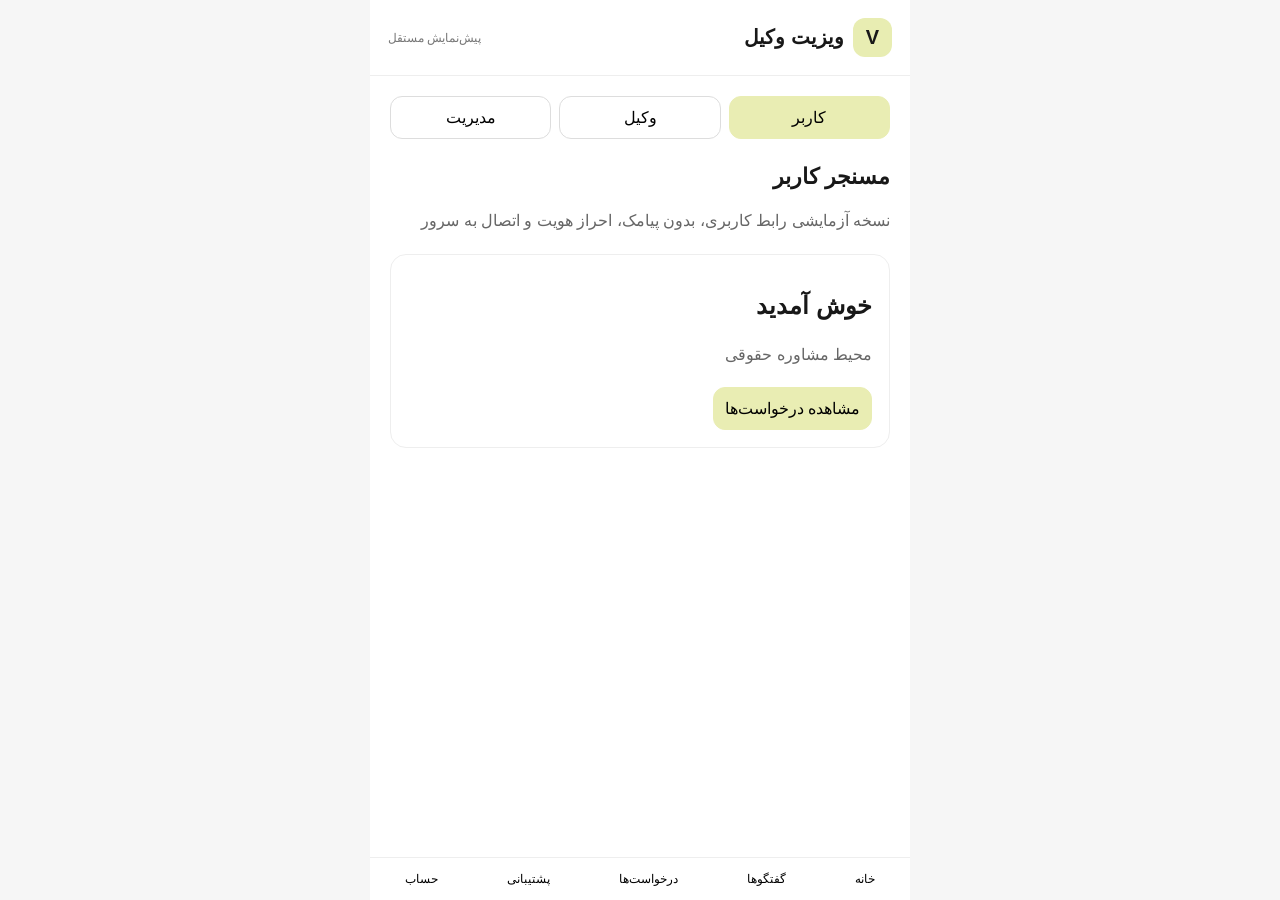
==== index.html @ 51baabeb "Publish independent interactive static UI preview" ====
<!doctype html><html lang="fa" dir="rtl"><head><meta charset="utf-8"><meta name="viewport" content="width=device-width,initial-scale=1"><title>ویزیت وکیل | پیش‌نمایش</title><style>*{box-sizing:border-box}body{margin:0;background:#f6f6f6;color:#181818;font-family:Tahoma,Arial,sans-serif}.app{max-width:540px;margin:auto;min-height:100dvh;background:white;display:flex;flex-direction:column}.head{padding:18px;border-bottom:1px solid #eee;display:flex;justify-content:space-between;align-items:center}.brand{font-weight:800;font-size:20px}.mark{display:inline-block;background:#e8edb2;border-radius:12px;padding:8px 13px;margin-left:9px}.muted{font-size:12px;color:#777}main{padding:20px;flex:1}h1{font-size:22px;margin-top:25px}p{line-height:1.9;color:#666}.tabs{display:flex;gap:8px}.tabs button,.btn{font:inherit;border:1px solid #ddd;border-radius:12px;background:#fff;padding:11px;cursor:pointer}.tabs button{flex:1}.tabs button.active,.btn.primary{background:#e9edb3;border-color:#e9edb3}.card{border:1px solid #eee;border-radius:16px;padding:17px;margin-top:18px}.row{display:flex;justify-content:space-between;gap:10px;align-items:center;border-bottom:1px solid #eee;padding:14px 0;cursor:pointer}.row:last-child{border:0}.pill{font-size:12px;background:#f2f2f2;padding:6px 9px;border-radius:20px}.bottom{display:flex;justify-content:space-around;border-top:1px solid #eee;padding:13px 0;position:sticky;bottom:0;background:white}.bottom button{font:inherit;border:0;background:none;cursor:pointer;font-size:12px}.msg{padding:12px;background:#f3f3f3;border-radius:13px;margin:10px 0}.msg.mine{background:#eaf0bc;margin-right:12%}.composer{display:flex;gap:8px;margin-top:16px}input{width:100%;padding:12px;border:1px solid #ddd;border-radius:10px;font:inherit}.hidden{display:none}</style></head><body><div class="app"><header class="head"><div class="brand"><span class="mark">V</span>ویزیت وکیل</div><span class="muted">پیش‌نمایش مستقل</span></header><main><div class="tabs"><button class="active" onclick="mode('client',this)">کاربر</button><button onclick="mode('lawyer',this)">وکیل</button><button onclick="mode('admin',this)">مدیریت</button></div><h1 id="heading"></h1><p>نسخه آزمایشی رابط کاربری، بدون پیامک، احراز هویت و اتصال به سرور</p><section id="content"></section></main><nav class="bottom"><button onclick="view='home';render()">خانه</button><button onclick="view='chats';render()">گفتگوها</button><button onclick="view='requests';render()">درخواست‌ها</button><button onclick="view='support';render()">پشتیبانی</button><button onclick="view='account';render()">حساب</button></nav></div><script>let role='client',view='home',messages=['سلام، برای بررسی قرارداد ملکی راهنمایی می‌خواهم.','درود، لطفاً موضوع را توضیح دهید.'];function mode(r,b){role=r;view='home';document.querySelectorAll('.tabs button').forEach(x=>x.classList.remove('active'));b.classList.add('active');render()}function row(a,b,fn){return '<div class="row" onclick="'+fn+'"><span>'+a+'</span><span class="pill">'+b+'</span></div>'}function render(){document.getElementById('heading').textContent=({client:'مسنجر کاربر',lawyer:'مسنجر وکیل',admin:'پنل مدیریت'})[role];let c=document.getElementById('content');if(view==='home')c.innerHTML='<div class="card"><h2>خوش آمدید</h2><p>محیط '+({client:'مشاوره حقوقی',lawyer:'پذیرش درخواست‌ها',admin:'مدیریت درخواست‌ها'})[role]+'</p><button class="btn primary" onclick="view=\'requests\';render()">مشاهده درخواست‌ها</button></div>';if(view==='requests')c.innerHTML='<div class="card"><h2>درخواست‌های مشاوره</h2>'+row('مشاوره ملکی','جدید',"view='chats';render()")+row('اختلاف قرارداد','در حال بررسی',"view='chats';render()")+'<p><button class="btn primary" onclick="alert(\'درخواست آزمایشی ثبت شد\')">+ درخواست جدید</button></p></div>';if(view==='chats')c.innerHTML='<div class="card"><h2>گفتگوی آزمایشی</h2>'+messages.map((m,i)=>'<div class="msg '+(i%2?'mine':'')+'">'+m+'</div>').join('')+'<form class="composer" onsubmit="event.preventDefault();let x=document.getElementById(\'message\');if(x.value.trim()){messages.push(x.value.trim());render()}"><input id="message" placeholder="پیام خود را بنویسید"><button class="btn primary">ارسال</button></form></div>';if(view==='support')c.innerHTML='<div class="card"><h2>پشتیبانی</h2>'+row('پیگیری درخواست','باز',"view='chats';render()")+'<p><button class="btn primary" onclick="document.getElementById(\'newticket\').classList.remove(\'hidden\')">+ درخواست پشتیبانی جدید</button></p><div id="newticket" class="hidden"><input id="tickettitle" placeholder="عنوان درخواست"><p><button class="btn primary" onclick="alert(\'تیکت آزمایشی ثبت شد\')">ثبت درخواست</button></p></div></div>';if(view==='account')c.innerHTML='<div class="card"><h2>حساب آزمایشی</h2><p>در این پیش‌نمایش ورود واقعی وجود ندارد.</p></div>'}render()</script></body></html>
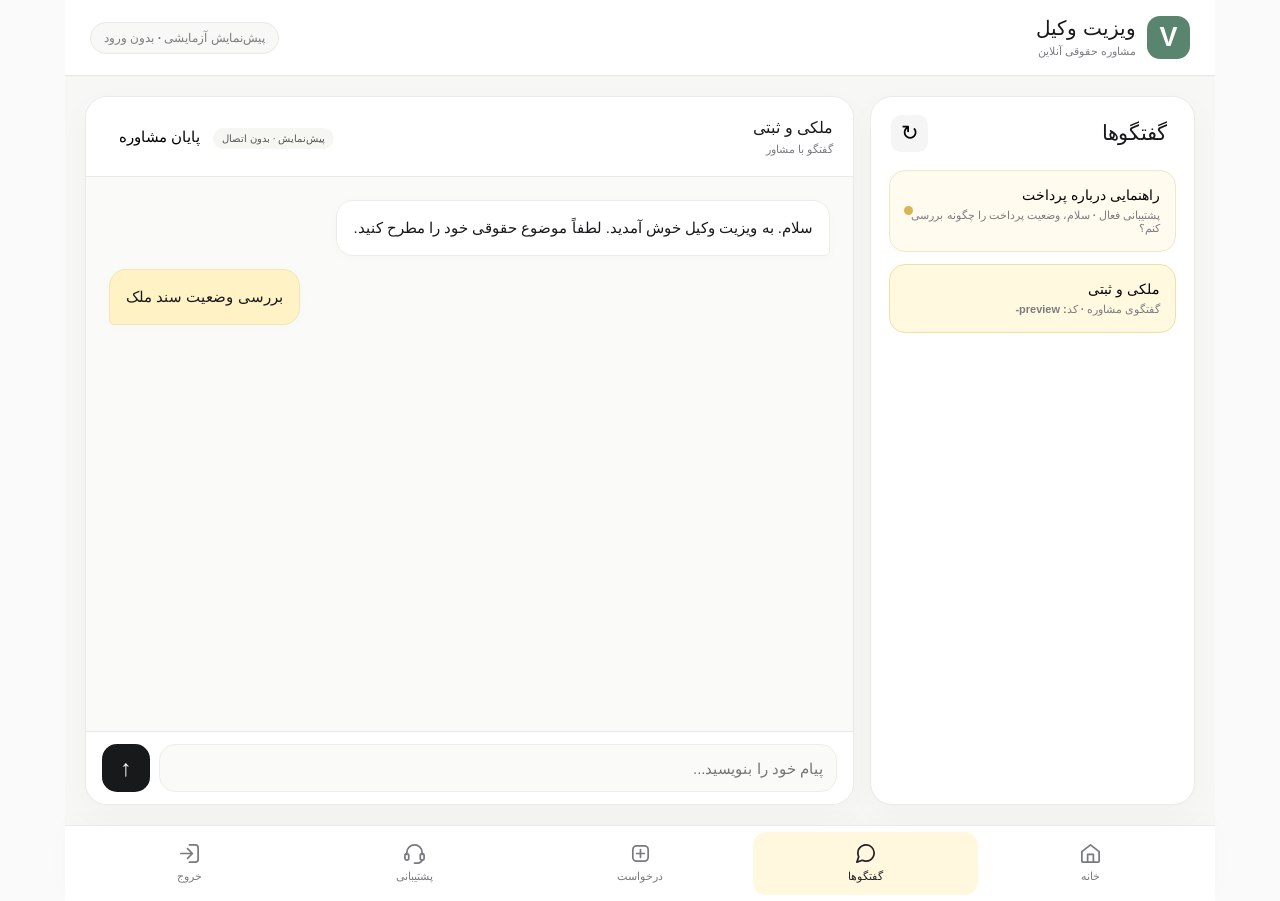
==== commit bcf0e7a5: "Restore original client messenger interface" ====
--- a/index.html
+++ b/index.html
@@ -1 +1,47 @@
-<!doctype html><html lang="fa" dir="rtl"><head><meta charset="utf-8"><meta name="viewport" content="width=device-width,initial-scale=1"><title>ویزیت وکیل | پیش‌نمایش</title><style>*{box-sizing:border-box}body{margin:0;background:#f6f6f6;color:#181818;font-family:Tahoma,Arial,sans-serif}.app{max-width:540px;margin:auto;min-height:100dvh;background:white;display:flex;flex-direction:column}.head{padding:18px;border-bottom:1px solid #eee;display:flex;justify-content:space-between;align-items:center}.brand{font-weight:800;font-size:20px}.mark{display:inline-block;background:#e8edb2;border-radius:12px;padding:8px 13px;margin-left:9px}.muted{font-size:12px;color:#777}main{padding:20px;flex:1}h1{font-size:22px;margin-top:25px}p{line-height:1.9;color:#666}.tabs{display:flex;gap:8px}.tabs button,.btn{font:inherit;border:1px solid #ddd;border-radius:12px;background:#fff;padding:11px;cursor:pointer}.tabs button{flex:1}.tabs button.active,.btn.primary{background:#e9edb3;border-color:#e9edb3}.card{border:1px solid #eee;border-radius:16px;padding:17px;margin-top:18px}.row{display:flex;justify-content:space-between;gap:10px;align-items:center;border-bottom:1px solid #eee;padding:14px 0;cursor:pointer}.row:last-child{border:0}.pill{font-size:12px;background:#f2f2f2;padding:6px 9px;border-radius:20px}.bottom{display:flex;justify-content:space-around;border-top:1px solid #eee;padding:13px 0;position:sticky;bottom:0;background:white}.bottom button{font:inherit;border:0;background:none;cursor:pointer;font-size:12px}.msg{padding:12px;background:#f3f3f3;border-radius:13px;margin:10px 0}.msg.mine{background:#eaf0bc;margin-right:12%}.composer{display:flex;gap:8px;margin-top:16px}input{width:100%;padding:12px;border:1px solid #ddd;border-radius:10px;font:inherit}.hidden{display:none}</style></head><body><div class="app"><header class="head"><div class="brand"><span class="mark">V</span>ویزیت وکیل</div><span class="muted">پیش‌نمایش مستقل</span></header><main><div class="tabs"><button class="active" onclick="mode('client',this)">کاربر</button><button onclick="mode('lawyer',this)">وکیل</button><button onclick="mode('admin',this)">مدیریت</button></div><h1 id="heading"></h1><p>نسخه آزمایشی رابط کاربری، بدون پیامک، احراز هویت و اتصال به سرور</p><section id="content"></section></main><nav class="bottom"><button onclick="view='home';render()">خانه</button><button onclick="view='chats';render()">گفتگوها</button><button onclick="view='requests';render()">درخواست‌ها</button><button onclick="view='support';render()">پشتیبانی</button><button onclick="view='account';render()">حساب</button></nav></div><script>let role='client',view='home',messages=['سلام، برای بررسی قرارداد ملکی راهنمایی می‌خواهم.','درود، لطفاً موضوع را توضیح دهید.'];function mode(r,b){role=r;view='home';document.querySelectorAll('.tabs button').forEach(x=>x.classList.remove('active'));b.classList.add('active');render()}function row(a,b,fn){return '<div class="row" onclick="'+fn+'"><span>'+a+'</span><span class="pill">'+b+'</span></div>'}function render(){document.getElementById('heading').textContent=({client:'مسنجر کاربر',lawyer:'مسنجر وکیل',admin:'پنل مدیریت'})[role];let c=document.getElementById('content');if(view==='home')c.innerHTML='<div class="card"><h2>خوش آمدید</h2><p>محیط '+({client:'مشاوره حقوقی',lawyer:'پذیرش درخواست‌ها',admin:'مدیریت درخواست‌ها'})[role]+'</p><button class="btn primary" onclick="view=\'requests\';render()">مشاهده درخواست‌ها</button></div>';if(view==='requests')c.innerHTML='<div class="card"><h2>درخواست‌های مشاوره</h2>'+row('مشاوره ملکی','جدید',"view='chats';render()")+row('اختلاف قرارداد','در حال بررسی',"view='chats';render()")+'<p><button class="btn primary" onclick="alert(\'درخواست آزمایشی ثبت شد\')">+ درخواست جدید</button></p></div>';if(view==='chats')c.innerHTML='<div class="card"><h2>گفتگوی آزمایشی</h2>'+messages.map((m,i)=>'<div class="msg '+(i%2?'mine':'')+'">'+m+'</div>').join('')+'<form class="composer" onsubmit="event.preventDefault();let x=document.getElementById(\'message\');if(x.value.trim()){messages.push(x.value.trim());render()}"><input id="message" placeholder="پیام خود را بنویسید"><button class="btn primary">ارسال</button></form></div>';if(view==='support')c.innerHTML='<div class="card"><h2>پشتیبانی</h2>'+row('پیگیری درخواست','باز',"view='chats';render()")+'<p><button class="btn primary" onclick="document.getElementById(\'newticket\').classList.remove(\'hidden\')">+ درخواست پشتیبانی جدید</button></p><div id="newticket" class="hidden"><input id="tickettitle" placeholder="عنوان درخواست"><p><button class="btn primary" onclick="alert(\'تیکت آزمایشی ثبت شد\')">ثبت درخواست</button></p></div></div>';if(view==='account')c.innerHTML='<div class="card"><h2>حساب آزمایشی</h2><p>در این پیش‌نمایش ورود واقعی وجود ندارد.</p></div>'}render()</script></body></html>+<!doctype html>
+<html lang="fa" dir="rtl"><head><meta charset="utf-8"><meta name="viewport" content="width=device-width,initial-scale=1,viewport-fit=cover">
+<meta name="theme-color" content="#ffffff"><title>ویزیت وکیل | مسنجر</title><link rel="stylesheet" href="style.css" defer></head>
+<body><div class="shell">
+<header class="top"><div class="logo"><span class="mark">V</span><span>ویزیت وکیل<small>مشاوره حقوقی آنلاین</small></span></div><span class="top-note" id="top-state">اتصال امن</span></header>
+<main>
+<section id="guest-landing" class="guest-landing"><div class="guest-hero"><h1>آغاز یک انتخاب درست</h1><p>مشاوره وکیل، آنلاین، تلفنی و متنی</p><button type="button" id="guest-start" class="primary">شروع مشاوره</button><small>ابتدا خدمت و موضوع را انتخاب کنید؛ ورود با موبایل در پایان انجام می‌شود.</small></div></section>
+<section id="auth" class="auth card" hidden><h1>ورود به ویزیت وکیل</h1><p>برای مشاهده گفتگوها، شماره موبایل خود را تأیید کنید.</p>
+<form id="phone-form"><label for="phone">شماره موبایل</label><input id="phone" type="tel" inputmode="tel" autocomplete="tel" placeholder="0912 123 4567" required><button class="primary" type="submit">ارسال کد تأیید</button></form>
+<form id="otp-form" hidden><label for="otp">کد شش‌رقمی</label><input id="otp" inputmode="numeric" autocomplete="one-time-code" maxlength="6" placeholder="••••••" required><button class="primary">تأیید و ورود</button><button type="button" id="back-phone" class="plain">اصلاح شماره</button></form>
+<p class="feedback" id="auth-status" role="status" aria-live="polite"></p></section>
+<section id="workspace" hidden><div class="layout">
+<aside class="sidebar card"><div class="panelhead"><h1>گفتگوها</h1><button class="iconbtn" id="refresh" title="بازخوانی" aria-label="بازخوانی گفتگوها">↻</button></div>
+<button class="primary" id="new-request" hidden>+ درخواست مشاوره</button><div id="inbox" class="inbox" aria-live="polite"></div><button type="button" id="support-new" class="primary" hidden>+ تیکت پشتیبانی جدید</button></aside>
+<section class="conversation card"><div class="chathead"><button type="button" id="chat-back" class="chat-back" aria-label="بازگشت به گفتگوها"><svg viewBox="0 0 24 24" width="24" height="24" fill="none" stroke="currentColor" stroke-width="2" stroke-linecap="round" stroke-linejoin="round" aria-hidden="true"><path d="m9 18 6-6-6-6"/></svg></button><div><strong id="chat-title">گفتگوی شما</strong><small id="chat-subtitle">یک گفتگو را انتخاب کنید</small></div><div><span id="live-state" class="connection">—</span><button type="button" id="complete-consultation" class="plain" hidden>پایان مشاوره</button><button type="button" id="review-consultation" class="plain" hidden>ثبت نظر</button></div></div>
+<button type="button" id="support-close" class="plain" hidden>اتمام تیکت</button><div id="messages" class="messages" aria-live="polite"><div class="empty">برای آغاز، یک درخواست مشاوره ثبت کنید.</div></div>
+<form id="message-form" class="composer" hidden><input id="message" placeholder="پیام خود را بنویسید..." maxlength="10000" autocomplete="off" aria-label="متن پیام"><button type="submit" class="send" aria-label="ارسال پیام">↑</button></form>
+<div id="pending-notice" class="pending" hidden>درخواست شما در انتظار پذیرش وکیل است. گفتگو پس از پذیرش فعال می‌شود.</div>
+</section></div></section>
+<dialog id="support-dialog" class="card"><form id="support-form"><h2>درخواست پشتیبانی جدید</h2><label for="support-subject">موضوع درخواست</label><input id="support-subject" maxlength="160" required placeholder="موضوع پشتیبانی"><label for="support-body">شرح درخواست</label><textarea id="support-body" maxlength="10000" required rows="4" placeholder="مشکل یا درخواست خود را بنویسید"></textarea><div class="row"><button class="primary" type="submit">ثبت تیکت</button><button type="button" id="support-cancel" class="plain">انصراف</button></div></form></dialog><dialog id="request-dialog" class="consult-dialog" aria-labelledby="wizard-title"><form id="request-form">
+<div class="wizard-header"><button type="button" id="close-dialog" class="wizard-close" aria-label="بستن">×</button><div class="wizard-brand"><span class="mark">V</span><span>ویزیت وکیل<small>مشاوره حقوقی آنلاین</small></span></div><button type="button" id="wizard-back" class="wizard-back" hidden>قبلی</button></div>
+<div class="wizard-progress" aria-label="مراحل ثبت درخواست"><span></span><span></span><span></span></div>
+<div class="wizard-meta"><strong id="wizard-title">انتخاب خدمت</strong><small id="wizard-count">۱ از ۳</small></div>
+<div class="wizard-body">
+<section class="wizard-step" data-step="0"><h2>چطور می‌توانیم کمک کنیم؟</h2><p class="wizard-lead">نوع مشاوره حقوقی خود را انتخاب کنید.</p>
+<div class="wizard-options" id="service-options">
+<label class="wizard-option"><input type="radio" name="wizard-service" value="paid"><span class="wizard-symbol">▤</span><span class="wizard-option-text"><strong>گفتگوی متنی</strong><small>پاسخ حقوقی در همین گفتگو</small><b>مشاوره پولی</b></span><span class="wizard-check"></span></label>
+<label class="wizard-option"><input type="radio" name="wizard-service" value="phone" disabled><span class="wizard-symbol">☎</span><span class="wizard-option-text"><strong>مشاوره تلفنی</strong><small>تماس وکیل با شما</small><b>به‌زودی</b></span><span class="wizard-check"></span></label>
+<label class="wizard-option"><input type="radio" name="wizard-service" value="free"><span class="wizard-symbol">▣</span><span class="wizard-option-text"><strong>پرسش رایگان</strong><small>ثبت سؤال و دریافت پاسخ پس از بررسی</small><b>رایگان</b></span><span class="wizard-check"></span></label></div></section>
+<section class="wizard-step" data-step="1" hidden><h2>موضوع مشاوره را انتخاب کنید</h2><p class="wizard-lead">موضوع حقوقی درخواست شما چیست؟</p>
+<div class="wizard-categories" id="wizard-categories">
+<label><input type="radio" name="wizard-category" value="ملکی و ثبتی"><span class="category-icon">⌂</span><strong>ملکی و املاک</strong><small>خرید و فروش، سند، اجاره و تخلیه</small></label>
+<label><input type="radio" name="wizard-category" value="خانواده"><span class="category-icon">♧</span><strong>خانواده</strong><small>طلاق، مهریه، نفقه و حضانت</small></label>
+<label><input type="radio" name="wizard-category" value="قراردادها"><span class="category-icon">▤</span><strong>قراردادها و تعهدات</strong><small>قرارداد، چک و ضمانت</small></label>
+<label><input type="radio" name="wizard-category" value="کیفری"><span class="category-icon">⚖</span><strong>کیفری و جرایم</strong><small>کلاهبرداری، شکایت و دفاع</small></label>
+<label><input type="radio" name="wizard-category" value="سایر موضوعات"><span class="category-icon">▦</span><strong>شرکت و کسب‌وکار</strong><small>شرکت‌ها و امور تجاری</small></label>
+<label><input type="radio" name="wizard-category" value="چک و مطالبات"><span class="category-icon">⊞</span><strong>چک و مطالبات</strong><small>وصول طلب و اسناد تجاری</small></label>
+</div></section>
+<section class="wizard-step" data-step="2" hidden><h2>جزئیات درخواست</h2><div class="wizard-summary"><div><span>خدمت</span><strong id="summary-service"></strong><button type="button" data-goto="0">تغییر</button></div><div><span>موضوع</span><strong id="summary-category"></strong><button type="button" data-goto="1">تغییر</button></div><div><span>هزینه</span><strong id="summary-price" class="wizard-price"></strong></div></div>
+<label for="description">شرح مسئله حقوقی</label><textarea id="description" rows="5" maxlength="10000" placeholder="موضوع خود را کوتاه توضیح دهید..." required></textarea>
+<p class="muted" id="wizard-payment-note">درخواست پولی در وضعیت انتظار پرداخت ثبت می‌شود؛ درگاه آنلاین هنوز فعال نیست.</p></section>
+
+</div><div class="wizard-footer"><button class="primary" id="wizard-next" type="button" disabled>تأیید و ادامه</button><button class="primary" id="wizard-submit" type="submit" hidden>ثبت درخواست</button><p id="wizard-error" role="alert" class="feedback"></p></div>
+<select id="service" hidden><option value="free">رایگان</option><option value="paid">پولی</option></select><select id="category" hidden><option>ملکی و ثبتی</option><option>خانواده</option><option>قراردادها</option><option>کیفری</option><option>چک و مطالبات</option><option>سایر موضوعات</option></select>
+</form></dialog>
+</main><nav class="bottom" aria-label="ناوبری اصلی"><button type="button" id="nav-home" class="selected" aria-current="page"><svg viewBox="0 0 24 24" width="23" height="23" fill="none" stroke="currentColor" stroke-width="1.8" stroke-linecap="round" stroke-linejoin="round" aria-hidden="true"><path d="m3 10 9-7 9 7v10a1 1 0 0 1-1 1H4a1 1 0 0 1-1-1z"/><path d="M9 21v-8h6v8"/></svg><span>خانه</span></button><button type="button" id="nav-chats"><svg viewBox="0 0 24 24" width="23" height="23" fill="none" stroke="currentColor" stroke-width="1.8" stroke-linecap="round" stroke-linejoin="round" aria-hidden="true"><path d="M21 11.5a8.4 8.4 0 0 1-.9 3.8 8.5 8.5 0 0 1-7.6 4.7 8.4 8.4 0 0 1-3.8-.9L3 21l1.9-5.7a8.4 8.4 0 0 1-.9-3.8 8.5 8.5 0 0 1 4.7-7.6A8.4 8.4 0 0 1 12.5 3h.5a8.5 8.5 0 0 1 8 8z"/></svg><span>گفتگوها</span></button><button type="button" id="nav-create"><svg viewBox="0 0 24 24" width="23" height="23" fill="none" stroke="currentColor" stroke-width="1.8" stroke-linecap="round" stroke-linejoin="round" aria-hidden="true"><rect x="4" y="4" width="16" height="16" rx="4"/><path d="M12 8v8M8 12h8"/></svg><span>درخواست</span></button><button type="button" id="nav-support" title="گفتگوی پشتیبانی"><svg viewBox="0 0 24 24" width="23" height="23" fill="none" stroke="currentColor" stroke-width="1.8" stroke-linecap="round" stroke-linejoin="round" aria-hidden="true"><path d="M4 13v-2a8 8 0 0 1 16 0v2"/><rect x="2" y="12" width="4" height="7" rx="2"/><rect x="18" y="12" width="4" height="7" rx="2"/><path d="M20 19a5 5 0 0 1-5 3h-3"/></svg><span>پشتیبانی</span></button><button type="button" id="logout"><svg viewBox="0 0 24 24" width="23" height="23" fill="none" stroke="currentColor" stroke-width="1.8" stroke-linecap="round" stroke-linejoin="round" aria-hidden="true"><path d="M10 17l5-5-5-5M15 12H3"/><path d="M12 3h6a3 3 0 0 1 3 3v12a3 3 0 0 1-3 3h-6"/></svg><span>خروج</span></button></nav>
+</div><script src="app.js" defer></script></body></html>
--- a/style.css
+++ b/style.css
@@ -0,0 +1,373 @@
+@font-face{font-family:"Yekan Bakh";src:url("fonts-not-published.woff2") format("woff2");font-style:normal;font-weight:400;font-display:swap}
+@font-face{font-family:"Yekan Bakh";src:url("fonts-not-published.woff2") format("woff2");font-style:normal;font-weight:500;font-display:swap}
+@font-face{font-family:"Yekan Bakh";src:url("fonts-not-published.woff2") format("woff2");font-style:normal;font-weight:700;font-display:swap}
+@font-face{font-family:"Yekan Bakh";src:url("fonts-not-published.woff2") format("woff2");font-style:normal;font-weight:800;font-display:swap}
+:root{color-scheme:light;--ink:#18191b;--muted:#7a7c82;--border:#e9e9e9;--yellow:#fff3bc;--surface:#fff;--bg:#fafafa;--green:#59856e;font-family:"Yekan Bakh",Tahoma,"Arial",sans-serif;font-synthesis:none}*{box-sizing:border-box}body{margin:0;background:var(--bg);color:var(--ink);font-size:15px}button,input,textarea,select{font:inherit}button{cursor:pointer}button:disabled{cursor:not-allowed;opacity:.4}.shell{max-width:1150px;margin:auto;min-height:100dvh}.top{height:75px;display:flex;align-items:center;justify-content:space-between;padding:0 25px;border-bottom:1px solid var(--border);background:white}.logo{display:flex;align-items:center;gap:11px;font-weight:900;font-size:20px;line-height:1.2}.logo small{display:block;font-weight:400;font-size:11px;color:var(--muted);margin-top:5px}.mark{display:grid;place-items:center;width:43px;height:43px;border-radius:13px;background:var(--green);color:white;font:900 27px Arial}.top-note{font-size:12px;color:var(--muted)}.card{background:white;border:1px solid var(--border);border-radius:18px}.auth{width:min(430px,calc(100% - 32px));margin:8vh auto;padding:28px}.auth h1{font-size:22px}.auth p{color:var(--muted);line-height:2}form label{display:block;margin:16px 0 7px;font-weight:700}input,textarea,select{width:100%;border:1px solid #dedede;border-radius:12px;padding:13px;background:white;outline:none;color:var(--ink)}input:focus,textarea:focus,select:focus{border-color:#bba444;box-shadow:0 0 0 3px #f9efc9}.primary{border:0;border-radius:12px;background:var(--ink);color:white;padding:12px 18px;font-weight:700;width:100%;margin-top:12px}.primary:hover{background:#343434}.plain{background:none;border:0;padding:13px}.feedback{min-height:25px;color:#ad501e;font-size:12px}.layout{display:grid;grid-template-columns:325px minmax(0,1fr);gap:15px;padding:20px;height:calc(100dvh - 151px);min-height:510px}.sidebar,.conversation{min-height:0;overflow:hidden}.sidebar{padding:14px;display:flex;flex-direction:column}.panelhead,.dialoghead{display:flex;align-items:center;justify-content:space-between}.panelhead h1,.dialoghead h2{font-size:19px;margin:7px}.iconbtn{border:0;background:#f5f5f5;border-radius:10px;width:37px;height:37px;font-size:21px}.inbox{overflow:auto;padding-top:12px;flex:1}.thread{display:block;width:100%;text-align:right;background:white;border:0;border-bottom:1px solid #eee;padding:15px 8px;border-radius:9px}.thread.selected{background:var(--yellow)}.thread strong{display:block;font-size:14px}.thread span{display:block;color:var(--muted);font-size:12px;margin-top:6px}.conversation{display:flex;flex-direction:column}.chathead{padding:17px 19px;border-bottom:1px solid var(--border);display:flex;justify-content:space-between;align-items:center}.chathead strong{display:block}.chathead small{display:block;color:var(--muted);margin-top:6px}.connection{font-size:11px;color:var(--green)}.messages{flex:1;overflow:auto;padding:20px;display:flex;flex-direction:column;gap:12px;background:#fdfdfd}.bubble{max-width:78%;border:1px solid #eee;border-radius:14px 14px 5px 14px;background:white;padding:10px 13px;line-height:1.9;white-space:pre-wrap;overflow-wrap:anywhere;align-self:flex-start}.bubble.mine{background:var(--yellow);border-color:#f8e9aa;align-self:flex-end;border-radius:14px 14px 14px 5px}.bubble time{display:block;text-align:left;color:var(--muted);font-size:10px}.empty{color:var(--muted);margin:auto;text-align:center;line-height:2}.composer{display:flex;gap:10px;padding:12px;border-top:1px solid var(--border)}.composer input{flex:1}.send{width:50px;border:none;border-radius:11px;background:var(--ink);color:white;font-size:23px}.pending{padding:14px;background:var(--yellow);font-size:12px;text-align:center}.bottom{height:76px;display:flex;justify-content:center;gap:30px;align-items:center;background:white;border-top:1px solid var(--border)}.bottom button{border:0;background:transparent;padding:11px;color:var(--muted);font-size:13px}.bottom button.selected{color:var(--ink);font-weight:900}dialog{width:min(500px,calc(100% - 25px));border:1px solid var(--border);border-radius:18px;padding:22px}dialog::backdrop{background:#0006}.muted{font-size:12px;color:var(--muted);line-height:1.8}[hidden]{display:none!important}@media(max-width:680px){.top{height:66px;padding:0 14px}.layout{display:flex;flex-direction:column;padding:8px;height:calc(100dvh - 132px);gap:7px}.sidebar{max-height:215px;min-height:160px;flex-shrink:0}.conversation{flex:1;min-height:0}.bottom{height:66px;gap:0;justify-content:space-around;position:sticky;bottom:0}.bottom button{font-size:11px;padding:8px}.messages{padding:12px}.bubble{max-width:88%}.auth{margin:5vh auto}}
+/* Messenger-first mobile workspaces: keep the composer visible and avoid cramped columns. */
+.workspace-nav{display:flex;align-items:center;justify-content:space-around;gap:8px;position:sticky;bottom:0;background:#fff;border-top:1px solid var(--border);min-height:66px;padding:8px max(10px,env(safe-area-inset-right)) calc(8px + env(safe-area-inset-bottom)) max(10px,env(safe-area-inset-left));z-index:3}
+.workspace-nav a,.workspace-nav button{display:flex;align-items:center;justify-content:center;min-height:42px;flex:1;text-decoration:none;color:var(--muted);font-size:12px;font-weight:700;background:none;border:0;border-radius:11px}
+.workspace-nav .active{color:var(--ink);background:var(--yellow)}
+.workspace-shell{display:flex;flex-direction:column;height:100dvh;min-height:0}
+.workspace-shell>.layout{flex:1;min-height:0;height:auto}
+.workspace-shell .sidebar{overflow-y:auto}
+.workspace-shell .sidebar h1{font-size:18px}
+.workspace-shell .sidebar h2{font-size:15px;margin:18px 0 6px}
+.workspace-shell .sidebar input[type=checkbox]{width:auto;accent-color:#18191b}
+.workspace-shell .sidebar label{display:flex;align-items:center;gap:8px;margin:10px 0}
+.workspace-shell .sidebar #offers,.workspace-shell .sidebar #cases{min-height:20px}
+.workspace-shell .conversation{min-height:0}
+.workspace-shell .composer{flex-shrink:0}
+@media(max-width:680px){.workspace-shell>.layout{height:auto;min-height:0}.workspace-shell .sidebar{max-height:38dvh;min-height:145px}.workspace-shell .top{flex-shrink:0}.workspace-shell .messages{min-height:80px}}
+
+/* Consultation wizard: visual language aligned with VisitVakil's existing site. */
+.consult-dialog{width:min(650px,calc(100% - 20px));max-height:min(900px,calc(100dvh - 30px));padding:0;overflow:hidden;border:0;border-radius:25px;box-shadow:0 24px 75px #0003}
+.consult-dialog form{height:min(820px,calc(100dvh - 30px));display:flex;flex-direction:column;min-height:0}
+.consult-dialog::backdrop{background:#0006;backdrop-filter:blur(5px)}
+.wizard-header{display:flex;align-items:center;justify-content:space-between;gap:10px;padding:18px 22px;border-bottom:1px solid var(--border)}
+.wizard-brand{display:flex;align-items:center;gap:10px;font-size:23px;font-weight:900;line-height:1.1}.wizard-brand .mark{width:56px;height:56px}.wizard-brand small{display:block;font-size:12px;font-weight:500;margin-top:5px}
+.wizard-close,.wizard-back{border:0;background:#f5f5f2;border-radius:99px;padding:9px 15px;min-width:43px;min-height:43px}.wizard-close{font-size:24px}.wizard-progress{display:flex;gap:10px;padding:16px 24px 8px;direction:rtl}.wizard-progress span{height:3px;flex:1;background:#e7e7e7;border-radius:9px}.wizard-progress span.done{background:#252525}
+.wizard-meta{display:flex;justify-content:space-between;padding:6px 24px 12px;font-size:13px}.wizard-meta small{color:var(--muted)}
+.wizard-body{padding:12px 24px 28px;flex:1;overflow-y:auto;min-height:0}.wizard-step h2{font-size:22px;line-height:1.5;margin:14px 0 8px}.wizard-lead{color:var(--muted);margin:0 0 23px}
+.wizard-options{display:grid;gap:12px}.wizard-option{display:flex;align-items:center;gap:14px;border:1px solid #dedede;border-radius:19px;padding:21px 17px;margin:0;cursor:pointer;box-shadow:0 2px 7px #00000006}.wizard-option input,.wizard-categories input{position:absolute;opacity:0;width:1px;height:1px;pointer-events:none}
+.wizard-option:has(input:checked),.wizard-categories label:has(input:checked){border:2px solid #262626;padding:20px 16px}.wizard-option:has(input:disabled){opacity:.48;cursor:not-allowed}
+.wizard-symbol{font-size:25px;width:44px;height:44px;border-radius:12px;background:#f6f5f1;display:grid;place-items:center}.wizard-option-text{display:grid;gap:7px;flex:1}.wizard-option-text strong{font-size:18px}.wizard-option-text small{color:var(--muted);font-size:13px}.wizard-option-text b{font-size:15px}.wizard-check{height:24px;width:24px;border:2px solid #ddd;border-radius:50%}.wizard-option input:checked~.wizard-check{background:#262626;border-color:#262626}.wizard-option input:checked~.wizard-check:after{content:"✓";color:white;display:block;text-align:center;line-height:20px}
+.wizard-categories{display:grid;grid-template-columns:1fr 1fr;gap:12px}.wizard-categories label{margin:0;min-height:145px;border:1px solid #ddd;border-radius:18px;padding:18px;display:flex;flex-direction:column;gap:9px;cursor:pointer}.category-icon{font-size:25px;line-height:1}.wizard-categories strong{font-size:16px}.wizard-categories small{font-size:12px;color:var(--muted);line-height:1.6}
+.wizard-summary{border:1px solid #ddd;border-radius:18px;padding:10px 18px;margin:20px 0}.wizard-summary>div{display:flex;align-items:center;gap:10px;padding:18px 0;border-bottom:1px solid #eee}.wizard-summary>div:last-child{border:0}.wizard-summary span{color:var(--muted);min-width:60px}.wizard-summary strong{flex:1}.wizard-summary button{border:0;background:none;color:var(--muted);cursor:pointer}.wizard-price{background:var(--yellow);padding:8px 10px;border-radius:10px;flex:initial!important}
+.wizard-footer{border-top:1px solid var(--border);padding:12px 22px 8px;background:white}.wizard-footer .primary{margin:0;border-radius:999px;min-height:56px;font-size:18px}.wizard-footer .feedback{min-height:0;margin:5px 0;color:#a34121}
+@media(max-width:680px){.consult-dialog{width:calc(100% - 20px);max-height:calc(100dvh - 28px);border-radius:25px}.consult-dialog form{height:calc(100dvh - 28px)}.wizard-header{padding:14px 18px}.wizard-brand{font-size:20px}.wizard-brand .mark{width:48px;height:48px}.wizard-body{padding:10px 18px 20px}.wizard-meta{padding:6px 18px 10px}.wizard-categories{gap:9px}.wizard-categories label{padding:13px;min-height:133px}.wizard-categories label:has(input:checked){padding:12px}.wizard-categories strong{font-size:14px}.wizard-categories small{font-size:11px}.wizard-footer{padding:11px 16px 8px}}
+
+.guest-landing{min-height:calc(100dvh - 155px);display:grid;place-items:center;padding:28px 18px;background:#fff}.guest-hero{width:min(540px,100%);text-align:center}.guest-hero h1{font-size:clamp(28px,7vw,46px);font-weight:900;line-height:1.5;margin:0 0 16px}.guest-hero p{color:var(--muted);font-size:19px;margin:0 0 36px}.guest-hero .primary{background:#f7efd4;color:#252525;border:1px solid #eee1b8;min-height:85px;font-size:25px;border-radius:20px;box-shadow:0 10px 35px #0000000b}.guest-hero small{display:block;margin:25px auto;color:var(--muted);line-height:2}.guest-landing[hidden]{display:none}
+
+/* Unified VisitVakil typography: client, lawyer, admin and consultation flow. */
+:root{font-family:"Yekan Bakh","YekanBakh",Tahoma,Arial,sans-serif}
+html,body,button,input,textarea,select,dialog,a,nav,header,main,aside,section,article{font-family:"Yekan Bakh","YekanBakh",Tahoma,Arial,sans-serif}
+body{font-weight:400}
+h1,h2,h3,.logo,.wizard-meta strong,.wizard-option-text strong,.wizard-categories strong,.chathead strong,.panelhead h1{font-weight:800}
+button,.primary,.wizard-option-text b{font-weight:700}
+
+
+/* Consultation experience v2 — mobile-first bottom sheet */
+.consult-dialog{position:fixed;inset:auto 0 0 0;margin:auto auto 0;width:min(600px,100%);max-width:100%;max-height:min(92dvh,900px);border-radius:30px 30px 0 0;border:1px solid #eeeae2;background:linear-gradient(156deg,#fffdf5 0%,#faf9f6 34%,#f6f6f6 100%);box-shadow:0 -16px 65px #0002}
+.consult-dialog form{height:min(830px,92dvh);background:transparent}
+.consult-dialog::backdrop{background:#15151585;backdrop-filter:blur(8px)}
+.wizard-header{padding:19px 25px 9px;border:0;min-height:70px}
+.wizard-brand{font-size:15px;gap:8px;letter-spacing:-.25px}
+.wizard-brand .mark{width:33px;height:33px;border-radius:11px;font-size:21px}
+.wizard-brand small{font-size:10px;color:#818181}
+.wizard-close,.wizard-back{background:#ffffffd9;border:1px solid #eae7df;box-shadow:0 2px 8px #0000000a;border-radius:50%;min-width:42px;min-height:42px;padding:6px 10px}
+.wizard-progress{padding:10px 25px 8px;gap:7px;justify-content:flex-start;direction:rtl}
+.wizard-progress span{flex:0 0 7px;width:7px;height:7px;background:#d4d2cb;border-radius:99px;transition:width .2s,background .2s}
+.wizard-progress span.done{background:#222;width:27px;flex-basis:27px}
+.wizard-meta{padding:7px 25px 6px;align-items:center}
+.wizard-meta strong{font-size:12px;color:#777;font-weight:600}
+.wizard-meta small{font-size:11px;color:#8c8c8c}
+.wizard-body{padding:9px 25px 28px;scrollbar-width:thin}
+.wizard-step h2{font-size:clamp(23px,5vw,30px);font-weight:800;line-height:1.55;letter-spacing:-.4px;margin:9px 0 5px}
+.wizard-lead{font-size:13px;line-height:2;color:#858585;margin:0 0 23px}
+.wizard-options{gap:12px}
+.wizard-option{background:#fff;border:1.5px solid #ebe9e4;border-radius:20px;min-height:120px;padding:20px 18px;box-shadow:0 5px 22px #1e1e1e08;transition:border-color .15s,box-shadow .15s,transform .15s}
+.wizard-option:has(input:checked){border:2px solid #232323;padding:19.5px 17.5px;box-shadow:0 8px 22px #0000000b}
+.wizard-option:focus-within,.wizard-categories label:focus-within{outline:3px solid #eadc9c;outline-offset:2px}
+.wizard-symbol{width:53px;height:53px;border-radius:16px;background:#fbf5e5;font-size:26px;color:#3a352a}
+.wizard-option-text{gap:7px}
+.wizard-option-text strong{font-size:18px;font-weight:800}
+.wizard-option-text small{font-size:12px;line-height:1.8}
+.wizard-option-text b{font-size:12px;font-weight:700;color:#69635a}
+.wizard-check{flex-shrink:0}
+.wizard-categories{grid-template-columns:1fr;gap:10px}
+.wizard-categories label{position:relative;display:grid;grid-template-columns:43px 1fr;grid-template-rows:auto auto;column-gap:14px;align-items:center;min-height:88px;padding:15px 17px;border:1.5px solid #ebe9e4;border-radius:18px;background:#fff;box-shadow:0 4px 18px #00000006}
+.wizard-categories label:has(input:checked){border:2px solid #252525;padding:14.5px 16.5px}
+.wizard-categories .category-icon{grid-row:1/3;display:grid;place-items:center;width:43px;height:43px;border-radius:13px;background:#faf7ef;font-size:22px}
+.wizard-categories strong{font-size:15px;font-weight:800}
+.wizard-categories small{font-size:12px;line-height:1.7}
+.wizard-summary{background:#fff;border:1px solid #eae8e2;border-radius:19px;box-shadow:0 5px 22px #00000007}
+.wizard-footer{background:linear-gradient(180deg,#faf9f7f0,#fff 60%);border-top:1px solid #ece9e2;padding:14px 25px max(18px,env(safe-area-inset-bottom));box-shadow:0 -8px 22px #00000004}
+.wizard-footer .primary{border-radius:999px;min-height:59px;font-size:16px;font-weight:800}
+.wizard-footer .primary:disabled{opacity:.38}
+.wizard-body textarea{background:#fff;border-radius:16px;line-height:1.9}
+@media(max-width:680px){
+.consult-dialog{width:100%;max-height:94dvh;border-radius:29px 29px 0 0}
+.consult-dialog form{height:94dvh}
+.wizard-header{padding:16px 19px 8px}
+.wizard-progress{padding:8px 20px}
+.wizard-meta{padding:7px 20px 5px}
+.wizard-body{padding:8px 20px 25px}
+.wizard-step h2{font-size:25px}
+.wizard-categories{grid-template-columns:1fr;gap:10px}
+.wizard-categories label{min-height:85px;padding:13px 15px}
+.wizard-categories label:has(input:checked){padding:12.5px 14.5px}
+.wizard-categories strong{font-size:15px}
+.wizard-categories small{font-size:12px}
+.wizard-footer{padding:13px 19px max(18px,env(safe-area-inset-bottom))}
+}
+
+
+/* VisitVakil consultation sheet — mobile-first visual refresh */
+.consult-dialog{width:min(570px,100%);max-width:100%;max-height:min(820px,94dvh);margin:auto auto 0;border:1px solid #eceae5;border-bottom:0;border-radius:30px 30px 0 0;background:linear-gradient(155deg,#fff8e8 0%,#fafaf8 27%,#fff 65%);box-shadow:0 -20px 75px #1112;overscroll-behavior:contain}
+.consult-dialog::backdrop{background:rgba(20,21,22,.47);backdrop-filter:blur(7px)}
+.consult-dialog form{height:min(790px,94dvh);max-height:94dvh}
+.wizard-header{border:0;padding:18px 25px 5px;min-height:64px}
+.wizard-brand{font-size:16px;gap:8px}.wizard-brand .mark{height:34px;width:34px;font-size:21px;border-radius:11px}.wizard-brand small{font-size:10px;margin-top:3px}
+.wizard-close,.wizard-back{height:38px;min-height:38px;min-width:38px;padding:5px 12px;background:#fff;border:1px solid #e9e7e2;box-shadow:0 2px 7px #00000008;color:#333}
+.wizard-progress{direction:rtl;gap:6px;padding:16px 25px 11px}.wizard-progress span{height:5px;flex:0 0 8px;background:#dadbd8;border-radius:30px;transition:width .2s ease,background .2s ease}.wizard-progress span.done{background:#242424;flex-basis:29px}
+.wizard-meta{padding:4px 25px 0;align-items:center}.wizard-meta strong{font-size:12px;color:#65676b;font-weight:600}.wizard-meta small{font-size:11px;color:#8a8c8e}
+.wizard-body{padding:8px 25px 24px;scrollbar-width:thin}
+.wizard-step h2{font-size:clamp(23px,5vw,29px);font-weight:800;line-height:1.65;letter-spacing:-.3px;margin:9px 0 5px}.wizard-lead{font-size:13px;line-height:2;color:#7a7b7f;margin-bottom:21px}
+.wizard-options{gap:11px}.wizard-option{background:#fff;border:1px solid #e9e9e7;border-radius:19px;padding:20px 17px;box-shadow:0 5px 17px #00000008;transition:border-color .16s ease,box-shadow .16s ease}
+.wizard-option:has(input:checked){border:2px solid #242424;padding:19px 16px;box-shadow:0 7px 19px #0000000c}
+.wizard-symbol{height:50px;width:50px;flex:none;background:#f9f6ec;color:#242424;border-radius:15px;font-size:25px}
+.wizard-option-text strong{font-size:17px;font-weight:800}.wizard-option-text small{font-size:12px;line-height:1.9}.wizard-option-text b{font-size:12px;color:#4d6e5b;font-weight:700}
+.wizard-check{height:21px;width:21px;flex:none}
+.wizard-categories{grid-template-columns:1fr;gap:10px}
+.wizard-categories label{background:#fff;display:grid;grid-template-columns:44px minmax(0,1fr);grid-template-rows:auto auto;align-content:center;column-gap:12px;row-gap:3px;min-height:88px;border:1px solid #e9e9e7;border-radius:18px;padding:16px 18px;box-shadow:0 4px 15px #00000007}
+.wizard-categories label:has(input:checked){border:2px solid #242424;padding:15px 17px}
+.wizard-categories .category-icon{grid-row:1/3;grid-column:1;display:grid;place-items:center;width:44px;height:44px;border-radius:13px;background:#f9f6ec;font-size:23px}
+.wizard-categories strong{font-size:15px;grid-column:2;line-height:1.6;font-weight:800}.wizard-categories small{font-size:12px;grid-column:2;line-height:1.8}
+.wizard-summary{background:#fff;border-color:#eae8e4;box-shadow:0 5px 20px #00000009}
+.wizard-footer{flex:none;padding:15px 25px max(17px,env(safe-area-inset-bottom));background:rgba(255,255,255,.96);border-top:1px solid #f0efec;box-shadow:0 -8px 25px #00000006}
+.wizard-footer .primary{min-height:58px;border-radius:999px;font-size:16px;font-weight:800;background:#202124}
+.wizard-option:focus-within,.wizard-categories label:focus-within{outline:3px solid #e6d9a6;outline-offset:2px}
+@media(max-width:680px){.consult-dialog{width:100%;max-width:100%;max-height:94dvh;border-radius:30px 30px 0 0;margin:auto auto 0}.consult-dialog form{height:94dvh}.wizard-header{padding:15px 20px 3px}.wizard-progress{padding:13px 20px 9px}.wizard-meta{padding:4px 20px 0}.wizard-body{padding:8px 20px 18px}.wizard-categories label{min-height:86px;padding:14px 15px}.wizard-categories label:has(input:checked){padding:13px 14px}.wizard-categories strong{font-size:15px}.wizard-categories small{font-size:12px}.wizard-footer{padding:12px 20px max(16px,env(safe-area-inset-bottom))}}
+@media(prefers-reduced-motion:reduce){.wizard-progress span,.wizard-option{transition:none}}
+
+/* VisitVakil consultation sheet — mobile-first visual refinement */
+.consult-dialog{background:linear-gradient(158deg,#fffdf5 0%,#fafaf7 42%,#fff 100%);border:1px solid #ffffffc9;border-radius:30px;box-shadow:0 26px 90px #16161630;max-width:590px}
+.consult-dialog::backdrop{background:#15151573;backdrop-filter:blur(8px);-webkit-backdrop-filter:blur(8px)}
+.consult-dialog form{background:transparent}
+.wizard-header{border-bottom:0;padding:18px 26px 5px}
+.wizard-brand{font-size:16px;font-weight:800;gap:8px}
+.wizard-brand .mark{width:34px;height:34px;border-radius:11px;font-size:20px}
+.wizard-brand small{font-size:10px;color:#777;font-weight:400}
+.wizard-close,.wizard-back{background:#ffffffd9;border:1px solid #eae9e4;width:40px;height:40px;min-width:40px;min-height:40px;padding:0;display:grid;place-items:center;box-shadow:0 3px 10px #0000000a}
+.wizard-progress{direction:rtl;justify-content:flex-start;gap:6px;padding:19px 28px 4px}
+.wizard-progress span{height:5px;flex:0 0 8px;border-radius:50%;background:#d5d4ce;transition:all .2s ease}
+.wizard-progress span.done{background:#202020;width:27px;flex-basis:27px;border-radius:10px}
+.wizard-meta{padding:8px 28px 0;font-size:12px;color:#777}
+.wizard-meta strong{font-size:12px;font-weight:600}
+.wizard-body{padding:6px 28px 30px;scrollbar-width:thin}
+.wizard-step h2{font-size:clamp(23px,4.6vw,30px);font-weight:800;letter-spacing:-.4px;line-height:1.55;margin:18px 0 7px}
+.wizard-lead{font-size:13px;line-height:1.9;color:#858585;margin-bottom:24px}
+.wizard-options{gap:13px}
+.wizard-option{position:relative;background:#fff;border:1px solid #e9e8e4;border-radius:21px;padding:19px;min-height:112px;box-shadow:0 6px 23px #2525250a;transition:border-color .15s,box-shadow .15s,transform .15s}
+.wizard-option:hover{box-shadow:0 9px 28px #25252512}
+.wizard-option:has(input:checked){border:2px solid #232323;padding:18px;box-shadow:0 8px 27px #25252513}
+.wizard-option-text strong{font-size:17px;font-weight:800}
+.wizard-option-text small{font-size:12px;line-height:1.8}
+.wizard-option-text b{font-size:12px;font-weight:700;color:#444}
+.wizard-symbol{background:#f7f5ed;color:#262626;width:49px;height:49px;border-radius:15px}
+.wizard-check{width:21px;height:21px;flex-shrink:0}
+.wizard-categories{grid-template-columns:1fr;gap:10px}
+.wizard-categories label{position:relative;background:#fff;border:1px solid #e8e7e2;border-radius:18px;min-height:83px;padding:14px 17px 14px 65px;display:grid;grid-template-columns:42px 1fr;grid-template-rows:auto auto;column-gap:13px;row-gap:4px;align-content:center;box-shadow:0 5px 20px #00000008}
+.wizard-categories label:has(input:checked){border:2px solid #252525;padding:13px 16px 13px 64px}
+.wizard-categories .category-icon{grid-column:1;grid-row:1/3;display:grid;place-items:center;border-radius:12px;background:#f8f6ef;font-size:23px}
+.wizard-categories strong{grid-column:2;grid-row:1;font-size:15px;font-weight:800}
+.wizard-categories small{grid-column:2;grid-row:2;font-size:12px;line-height:1.7}
+.wizard-summary{background:#fff;border:1px solid #e8e8e5;box-shadow:0 8px 25px #00000009;border-radius:21px}
+.wizard-footer{background:#ffffffed;border-top:1px solid #eeede8;box-shadow:0 -7px 24px #ffffffb8;padding:15px 28px max(16px,env(safe-area-inset-bottom))}
+.wizard-footer .primary{min-height:57px;background:#1d1d1d;font-weight:800;font-size:16px;box-shadow:0 6px 14px #00000013}
+.wizard-footer .primary:disabled{background:#e5e5e3;color:#969696;opacity:1;box-shadow:none}
+@media(max-width:680px){
+.consult-dialog{position:fixed;inset:auto 0 0 0;margin:0;width:100%;max-width:100%;max-height:calc(100dvh - 24px);border-radius:30px 30px 0 0;border-bottom:0}
+.consult-dialog form{height:min(780px,calc(100dvh - 24px));max-height:calc(100dvh - 24px)}
+.wizard-header{padding:17px 20px 2px}
+.wizard-progress{padding:17px 22px 2px}
+.wizard-meta{padding:9px 22px 0}
+.wizard-body{padding:6px 22px 24px}
+.wizard-step h2{font-size:25px}
+.wizard-categories{gap:9px}
+.wizard-categories label{min-height:78px;padding:13px 14px;grid-template-columns:40px 1fr}
+.wizard-categories label:has(input:checked){padding:12px 13px}
+.wizard-categories strong{font-size:15px}
+.wizard-categories small{font-size:12px}
+.wizard-footer{padding:12px 20px max(15px,env(safe-area-inset-bottom))}
+}
+@media(prefers-reduced-motion:reduce){.wizard-progress span,.wizard-option{transition:none}}
+
+/* Pure-white consultation surface: no tinted bands or gradients. */
+.consult-dialog,.consult-dialog form,.consult-dialog .wizard-header,.consult-dialog .wizard-body,.consult-dialog .wizard-meta,.consult-dialog .wizard-progress,.consult-dialog .wizard-footer{background:#fff}
+.consult-dialog{border-color:#fff}
+.consult-dialog .wizard-footer{box-shadow:none;border-top:1px solid #f1f1f1}
+.consult-dialog .wizard-option,.consult-dialog .wizard-categories label,.consult-dialog .wizard-summary{background:#fff;box-shadow:none;border-color:#eaeaea}
+.consult-dialog .wizard-option:hover{box-shadow:0 3px 14px #00000008}
+.consult-dialog .wizard-option:has(input:checked){box-shadow:none;border-color:#242424}
+.consult-dialog .wizard-symbol,.consult-dialog .wizard-categories .category-icon{background:#f7f7f7}
+.consult-dialog .wizard-close,.consult-dialog .wizard-back{background:#fff;box-shadow:none}
+
+/* Consultation touch states: neutral black outline, pale-yellow selection. */
+.consult-dialog,.consult-dialog *{-webkit-tap-highlight-color:transparent}
+.consult-dialog input,.consult-dialog textarea,.consult-dialog button,.consult-dialog label{accent-color:#252525}
+.consult-dialog textarea:focus,.consult-dialog input:focus,.consult-dialog select:focus{outline:0;border-color:#242424;box-shadow:0 0 0 1px #242424}
+.consult-dialog textarea:focus-visible{outline:0;border-color:#242424;box-shadow:0 0 0 1px #242424}
+.consult-dialog .wizard-option:has(input:checked),.consult-dialog .wizard-categories label:has(input:checked){background:#fff7dc;border:1.5px solid #242424;box-shadow:none}
+.consult-dialog .wizard-option:has(input:checked) .wizard-symbol,.consult-dialog .wizard-categories label:has(input:checked) .category-icon{background:#ffefbc}
+.consult-dialog .wizard-option:focus-within,.consult-dialog .wizard-categories label:focus-within{outline:none}
+.consult-dialog .wizard-option input:focus-visible~.wizard-check{outline:2px solid #242424;outline-offset:3px}
+@media(max-width:680px){
+.consult-dialog .wizard-categories{display:grid;grid-template-columns:repeat(2,minmax(0,1fr));gap:9px}
+.consult-dialog .wizard-categories label{display:flex;flex-direction:column;align-items:flex-start;justify-content:center;gap:5px;min-height:112px;padding:12px 13px;border-radius:16px}
+.consult-dialog .wizard-categories label:has(input:checked){padding:12px 13px;border-width:1.5px}
+.consult-dialog .wizard-categories .category-icon{width:32px;height:32px;font-size:19px;flex:none}
+.consult-dialog .wizard-categories strong{font-size:14px;line-height:1.5}
+.consult-dialog .wizard-categories small{font-size:11px;line-height:1.5}
+.consult-dialog .wizard-step:has(.wizard-categories) h2{font-size:21px;margin:12px 0 4px}
+.consult-dialog .wizard-step:has(.wizard-categories) .wizard-lead{margin-bottom:13px}
+}
+@media(max-width:370px){.consult-dialog .wizard-categories{gap:7px}.consult-dialog .wizard-categories label{padding:10px;min-height:105px}.consult-dialog .wizard-categories strong{font-size:13px}.consult-dialog .wizard-categories small{font-size:10px}}
+
+
+/* Client messenger visual system v2 — presentation only, no business logic changes. */
+body:has(#workspace:not([hidden])) .shell{background:#f7f7f6}
+body:has(#workspace:not([hidden])) .top{height:76px;box-shadow:0 1px 0 #00000004}
+body:has(#workspace:not([hidden])) .top-note{border:1px solid #e9e9e6;border-radius:99px;background:#f8f8f6;padding:8px 13px;font-weight:700}
+body:has(#workspace:not([hidden])) .layout{gap:16px;padding:20px}
+body:has(#workspace:not([hidden])) .sidebar,body:has(#workspace:not([hidden])) .conversation{border:1px solid #eaeae7;border-radius:22px;box-shadow:0 10px 35px #22222207}
+body:has(#workspace:not([hidden])) .sidebar{padding:18px}
+body:has(#workspace:not([hidden])) .panelhead{padding:2px 2px 13px}
+body:has(#workspace:not([hidden])) .panelhead h1{font-size:21px;letter-spacing:-.3px;font-weight:800}
+body:has(#workspace:not([hidden])) #new-request{min-height:49px;border-radius:15px;background:#202124;font-weight:800}
+body:has(#workspace:not([hidden])) .inbox{padding-top:14px}
+body:has(#workspace:not([hidden])) .thread{position:relative;border:1px solid #f0f0ed;border-radius:16px;margin:0 0 9px;padding:16px 15px;transition:background .16s,border-color .16s}
+body:has(#workspace:not([hidden])) .thread:hover{background:#fafaf7}
+body:has(#workspace:not([hidden])) .thread.selected{background:#fff9df;border-color:#eee1a6}
+body:has(#workspace:not([hidden])) .thread strong{font-weight:800;font-size:14px}
+body:has(#workspace:not([hidden])) .thread span{font-size:11px}
+body:has(#workspace:not([hidden])) .chathead{min-height:80px;background:#fff;padding:15px 20px;gap:12px}
+body:has(#workspace:not([hidden])) .chathead strong{font-size:16px;font-weight:800}
+body:has(#workspace:not([hidden])) .chathead small{font-size:11px}
+body:has(#workspace:not([hidden])) .connection{display:inline-block;border-radius:30px;padding:5px 9px;background:#f6f6f3;color:#555;font-size:10px}
+body:has(#workspace:not([hidden])) .messages{background:#fafaf8;gap:13px;padding:23px}
+body:has(#workspace:not([hidden])) .bubble{box-shadow:0 2px 12px #00000005;border-color:#ecece8;border-radius:17px 17px 5px 17px;padding:12px 16px;line-height:2}
+body:has(#workspace:not([hidden])) .bubble.mine{background:#fff3c5;border-color:#f1e6b5;border-radius:17px 17px 17px 5px}
+body:has(#workspace:not([hidden])) .composer{background:white;align-items:center;padding:12px 16px;gap:9px}
+body:has(#workspace:not([hidden])) .composer input{border-radius:16px;background:#fafaf9;border-color:#ededeb;min-height:48px}
+body:has(#workspace:not([hidden])) .send{height:48px;width:48px;flex:none;border-radius:15px}
+body:has(#workspace:not([hidden])) .pending{background:#fff8df;border-top:1px solid #f5ebca;padding:13px 18px;line-height:1.8}
+body:has(#workspace:not([hidden])) .bottom{box-shadow:0 -4px 22px #00000005;gap:10px}
+body:has(#workspace:not([hidden])) .bottom button{min-width:76px;border-radius:13px;font-weight:700}
+body:has(#workspace:not([hidden])) .bottom button.selected{background:#fff3c5}
+body:has(#workspace:not([hidden])) .plain{font-weight:700;border-radius:10px}
+body:has(#workspace:not([hidden])) button:focus-visible{outline:3px solid #e6ce71;outline-offset:2px}
+@media(max-width:680px){
+ body:has(#workspace:not([hidden])) .shell{height:100dvh;display:flex;flex-direction:column;overflow:hidden}
+ body:has(#workspace:not([hidden])) .top{height:65px;min-height:65px;padding:0 16px}
+ body:has(#workspace:not([hidden])) .logo{font-size:17px}
+ body:has(#workspace:not([hidden])) .logo .mark{height:39px;width:39px;border-radius:12px}
+ body:has(#workspace:not([hidden])) .top-note{font-size:10px;padding:7px 10px}
+ body:has(#workspace:not([hidden])) main{min-height:0;flex:1;display:flex;flex-direction:column}
+ body:has(#workspace:not([hidden])) #workspace{flex:1;min-height:0}
+ body:has(#workspace:not([hidden])) .layout{height:100%;min-height:0;padding:10px 10px 8px;gap:10px}
+ body:has(#workspace:not([hidden])) .sidebar{padding:12px;min-height:0;max-height:33%;border-radius:19px;flex-shrink:0}
+ body:has(#workspace:not([hidden])) .panelhead{padding-bottom:4px}
+ body:has(#workspace:not([hidden])) .panelhead h1{font-size:17px;margin:4px}
+ body:has(#workspace:not([hidden])) #new-request{margin-top:5px;min-height:42px}
+ body:has(#workspace:not([hidden])) .inbox{padding-top:8px}
+ body:has(#workspace:not([hidden])) .thread{padding:10px 12px;margin-bottom:6px}
+ body:has(#workspace:not([hidden])) .thread span{margin-top:3px}
+ body:has(#workspace:not([hidden])) .conversation{min-height:0;flex:1;border-radius:19px}
+ body:has(#workspace:not([hidden])) .chathead{min-height:65px;padding:10px 13px}
+ body:has(#workspace:not([hidden])) .chathead strong{font-size:14px}
+ body:has(#workspace:not([hidden])) .messages{padding:13px;gap:10px}
+ body:has(#workspace:not([hidden])) .bubble{max-width:89%;padding:9px 12px;font-size:13px}
+ body:has(#workspace:not([hidden])) .composer{padding:9px;gap:7px}
+ body:has(#workspace:not([hidden])) .composer input{min-height:44px}
+ body:has(#workspace:not([hidden])) .send{width:44px;height:44px}
+ body:has(#workspace:not([hidden])) .bottom{height:calc(61px + env(safe-area-inset-bottom));min-height:calc(61px + env(safe-area-inset-bottom));padding:5px 5px env(safe-area-inset-bottom);position:relative;flex-shrink:0;gap:2px}
+ body:has(#workspace:not([hidden])) .bottom button{min-width:0;flex:1;font-size:11px;padding:10px 3px}
+}
+@media(prefers-reduced-motion:reduce){body:has(#workspace:not([hidden])) .thread{transition:none}}
+
+/* Messenger tab bar: compact Telegram-style outline iconography, no duplicate CTA. */
+body:has(#workspace:not([hidden])) #new-request{display:none!important}
+body:has(#workspace:not([hidden])) .bottom{display:grid;grid-template-columns:repeat(5,minmax(0,1fr));align-items:stretch;gap:0;height:76px;padding:6px 12px;background:#fff;border-top:1px solid #eaeae7}
+body:has(#workspace:not([hidden])) .bottom button{display:flex;flex-direction:column;justify-content:center;align-items:center;gap:4px;width:100%;min-width:0;min-height:54px;padding:6px 2px;border-radius:13px;color:#777a80;font-size:11px;font-weight:600;line-height:1.4;transition:color .15s,background .15s}
+body:has(#workspace:not([hidden])) .bottom button svg{display:block;flex:none;width:23px;height:23px}
+body:has(#workspace:not([hidden])) .bottom button.selected{background:#fff8df;color:#202124;font-weight:800}
+body:has(#workspace:not([hidden])) .bottom button:disabled{opacity:.42}
+body:has(#workspace:not([hidden])) .sidebar{padding-top:15px}
+body:has(#workspace:not([hidden])) .inbox{padding-top:5px}
+@media(max-width:680px){
+ body:has(#workspace:not([hidden])) .bottom{height:calc(67px + env(safe-area-inset-bottom));min-height:calc(67px + env(safe-area-inset-bottom));padding:5px 5px calc(4px + env(safe-area-inset-bottom));position:relative;box-shadow:0 -5px 24px #00000008}
+ body:has(#workspace:not([hidden])) .bottom button{gap:3px;min-height:52px;padding:5px 0;font-size:10px}
+ body:has(#workspace:not([hidden])) .bottom button svg{width:22px;height:22px}
+ body:has(#workspace:not([hidden])) .sidebar{max-height:28%;padding:10px 12px}
+ body:has(#workspace:not([hidden])) .panelhead{padding:0 2px 5px}
+}
+@media(prefers-reduced-motion:reduce){body:has(#workspace:not([hidden])) .bottom button{transition:none}}
+
+/* Full-screen messenger navigation on phones. Desktop keeps split view. */
+.chat-back{display:none;align-items:center;justify-content:center;width:40px;height:40px;flex:none;background:#f7f7f5;border:0;border-radius:12px;color:#242424}
+@media(max-width:680px){
+ body:has(#workspace:not([hidden])) #workspace .layout{display:block;position:relative;height:100%;padding:0;overflow:hidden;background:#fff}
+ body:has(#workspace:not([hidden])) #workspace .sidebar{display:flex;width:100%;height:100%;max-height:none;min-height:0;border:0;border-radius:0;box-shadow:none;padding:13px 14px;background:#fff}
+ body:has(#workspace:not([hidden])) #workspace .panelhead{padding:7px 5px 13px}
+ body:has(#workspace:not([hidden])) #workspace .panelhead h1{font-size:23px}
+ body:has(#workspace:not([hidden])) #workspace .inbox{padding:4px 0 16px;overflow-y:auto}
+ body:has(#workspace:not([hidden])) #workspace .thread{border:0;border-bottom:1px solid #f1f1ef;border-radius:0;margin:0;min-height:75px;padding:16px 15px 15px 65px;background:#fff}
+ body:has(#workspace:not([hidden])) #workspace .thread.selected{background:#fffaf0}
+ body:has(#workspace:not([hidden])) #workspace .thread strong{font-size:15px}
+ body:has(#workspace:not([hidden])) #workspace .thread span{font-size:12px;margin-top:6px}
+ body:has(#workspace:not([hidden])) #workspace .conversation{display:none;width:100%;height:100%;min-height:0;border:0;border-radius:0;box-shadow:none;background:#fff}
+ body:has(#workspace:not([hidden])) #workspace.chat-open .sidebar{display:none}
+ body:has(#workspace:not([hidden])) #workspace.chat-open .conversation{display:flex}
+ body:has(#workspace:not([hidden])) #workspace.chat-open .chat-back{display:flex}
+ body:has(#workspace:not([hidden])) #workspace .chathead{min-height:68px;gap:10px;padding:10px 12px}
+ body:has(#workspace:not([hidden])) #workspace .chathead>div:first-of-type{min-width:0;flex:1}
+ body:has(#workspace:not([hidden])) #workspace .chathead strong{white-space:nowrap;overflow:hidden;text-overflow:ellipsis}
+ body:has(#workspace:not([hidden])) #workspace .messages{flex:1;min-height:0;overflow-y:auto;padding:15px}
+ body:has(#workspace:not([hidden])) #workspace .composer{flex:none;padding:10px 12px calc(10px + env(safe-area-inset-bottom)/3)}
+ body:has(#workspace:not([hidden])) #workspace.chat-open~*{min-height:0}
+}
+
+/* Pinned support conversation in the same inbox and chat visual language. */
+body:has(#workspace:not([hidden])) .support-thread{border:1px solid #f0e7c7!important;background:#fffbef!important;margin-bottom:12px!important;position:relative}
+body:has(#workspace:not([hidden])) .support-thread strong{font-weight:800}
+body:has(#workspace:not([hidden])) .support-thread::before{content:"";display:block;position:absolute;left:14px;top:calc(50% - 5px);width:9px;height:9px;border-radius:50%;background:#d5b754}
+@media(max-width:680px){body:has(#workspace:not([hidden])) #workspace .support-thread{border-radius:16px!important;margin:0 0 9px!important;padding:17px 16px 17px 45px!important}}
+
+/* Support inbox entry and ticket creation */
+#support-new:not([hidden]){display:block;width:calc(100% - 24px);margin:12px auto 16px;flex-shrink:0;border-radius:14px;min-height:46px}
+#support-dialog{border:1px solid #e9e9e7;border-radius:20px;max-width:min(440px,94vw);width:100%;padding:24px;background:#fff;color:#181818}
+#support-dialog::backdrop{background:rgba(0,0,0,.45)}
+#support-form{display:flex;flex-direction:column;gap:12px}
+#support-form h2{font-size:19px;margin:0 0 8px}
+#support-form input,#support-form textarea{width:100%;box-sizing:border-box;min-height:44px;border:1px solid #ddd;border-radius:12px;padding:12px;font:inherit}
+#support-form textarea{resize:vertical}
+#support-form .row{display:flex;gap:10px}
+#support-close:not([hidden]){display:block;align-self:flex-end;margin:8px 12px;padding:8px 12px;border-radius:10px;background:#f6f3ec}
+@media(max-width:680px){body:has(#workspace:not([hidden])) #workspace .sidebar{flex-direction:column}body:has(#workspace:not([hidden])) #workspace .inbox{flex:1;min-height:0}#support-new:not([hidden]){order:initial;margin:12px auto 16px}}
+
+/* Lawyer messenger */
+.lawyer-count:not([hidden]){display:inline-grid;place-items:center;min-width:19px;height:19px;padding:0 5px;border-radius:20px;background:#222;color:#fff;font-size:11px}
+.lawyer-nav button{position:relative;display:flex;flex-direction:column;gap:3px}
+@media(max-width:680px){.workspace-shell:not(.lawyer-chat-open)>.layout .sidebar{max-height:none;flex:1}.workspace-shell:not(.lawyer-chat-open)>.layout .conversation{display:none}.workspace-shell.lawyer-chat-open>.layout .sidebar{display:none}.workspace-shell.lawyer-chat-open>.layout .conversation{display:flex;flex:1}}
+
+/* Lawyer-only visual alignment with client messenger */
+.workspace-shell .lawyer-nav{border-top:1px solid #e9e9e9;background:#fff}
+.workspace-shell .lawyer-nav button{border:0;background:transparent;color:#777;font-weight:700;min-height:45px;border-radius:12px}
+.workspace-shell .lawyer-nav button.active{background:#fff3bc;color:#18191b}
+.workspace-shell .sidebar .thread{border-radius:13px;padding:17px 14px;text-align:right;font-weight:700}
+.workspace-shell .sidebar .thread:hover{background:#fff9e4}
+.workspace-shell .sidebar #ready-control{padding:10px 12px;border:1px solid #eee;border-radius:14px;background:#fafafa}
+.workspace-shell .sidebar #ready-control:has(input:checked){background:#fff9e4}
+.workspace-shell .sidebar #offers,.workspace-shell .sidebar #cases{overflow-y:auto}
+@media(max-width:680px){.workspace-shell .lawyer-nav{position:sticky;bottom:0;z-index:5}.workspace-shell .lawyer-nav button{font-size:11px;padding:5px 2px}.workspace-shell:not(.lawyer-chat-open)>.layout .sidebar{max-height:none;min-height:0;flex:1}.workspace-shell:not(.lawyer-chat-open)>.layout .conversation{display:none}.workspace-shell.lawyer-chat-open>.layout .sidebar{display:none}.workspace-shell.lawyer-chat-open>.layout .conversation{display:flex;flex:1;min-height:0}}
+
+/* Lawyer: use the same client messenger shell and footer geometry */
+body:has(.lawyer-nav) .shell{height:100dvh;display:flex;flex-direction:column;min-height:0}
+body:has(.lawyer-nav) .shell>main{flex:1;min-height:0;display:flex;flex-direction:column}
+body:has(.lawyer-nav) #workspace{flex:1;min-height:0}
+body:has(.lawyer-nav) #workspace>.layout{height:100%;min-height:0}
+body:has(.lawyer-nav) .lawyer-nav{flex-shrink:0}
+body:has(.lawyer-nav) .lawyer-nav button{position:relative}
+body:has(.lawyer-nav) .lawyer-nav button.selected{color:#18191b;font-weight:800}
+body:has(.lawyer-nav) #ready-control{display:flex;gap:10px;align-items:center;padding:12px 8px}
+body:has(.lawyer-nav) #ready-control input{width:20px;accent-color:#222}
+body:has(.lawyer-nav) #offers,body:has(.lawyer-nav) #cases{flex:1;min-height:0;overflow:auto}
+@media(max-width:680px){body:has(.lawyer-nav) #workspace{overflow:hidden}body:has(.lawyer-nav) #workspace .sidebar{flex-direction:column}body:has(.lawyer-nav) #workspace.chat-open .conversation{display:flex}body:has(.lawyer-nav) #workspace.chat-open .sidebar{display:none}}
+
+/* Lawyer support: in-page request form, no modal dependency */
+#workspace[data-lawyer-tab="support"] .sidebar{max-height:none;overflow-y:auto;min-height:0}
+#support-inline:not([hidden]){display:block;margin:12px;padding:16px;border:1px solid #e9e9e7;border-radius:16px;background:#fff}
+#support-inline-form{display:flex;flex-direction:column;gap:12px}
+#support-inline-form h2{font-size:18px;margin:0}
+#support-inline-form input,#support-inline-form textarea{box-sizing:border-box;width:100%;padding:12px;border:1px solid #ddd;border-radius:12px;font:inherit}
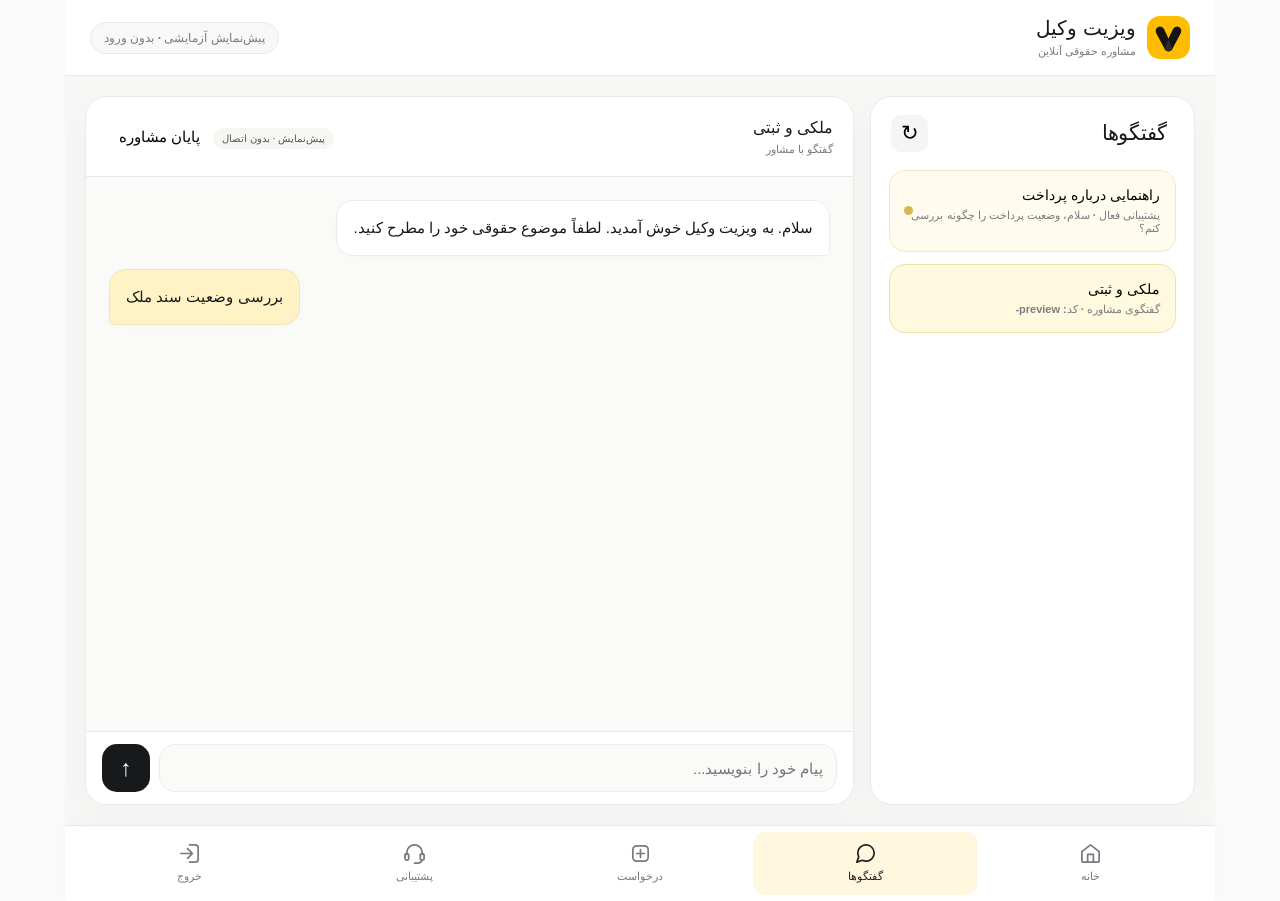
==== commit d224dd57: "Unify index.html brand icon to approved yellow black-V logo" ====
--- a/index.html
+++ b/index.html
@@ -1,8 +1,8 @@
 <!doctype html>
 <html lang="fa" dir="rtl"><head><meta charset="utf-8"><meta name="viewport" content="width=device-width,initial-scale=1,viewport-fit=cover">
-<meta name="theme-color" content="#ffffff"><title>ویزیت وکیل | مسنجر</title><link rel="stylesheet" href="style.css" defer></head>
+<meta name="theme-color" content="#ffffff"><title>ویزیت وکیل | مسنجر کاربر</title><link rel="stylesheet" href="style.css"?v=original-ui-2 defer><link rel="stylesheet" href="yekan-bakh.css?v=font-1"><link rel="stylesheet" href="brand-logo.css?v=unified-1"></head>
 <body><div class="shell">
-<header class="top"><div class="logo"><span class="mark">V</span><span>ویزیت وکیل<small>مشاوره حقوقی آنلاین</small></span></div><span class="top-note" id="top-state">اتصال امن</span></header>
+<header class="top"><div class="logo"><span class="mark"><img src="assets/visitvakil-logo-yellow.svg?v=black-v2" alt="" aria-hidden="true" width="56" height="56"></span><span>ویزیت وکیل<small>مشاوره حقوقی آنلاین</small></span></div><span class="top-note" id="top-state">اتصال امن</span></header>
 <main>
 <section id="guest-landing" class="guest-landing"><div class="guest-hero"><h1>آغاز یک انتخاب درست</h1><p>مشاوره وکیل، آنلاین، تلفنی و متنی</p><button type="button" id="guest-start" class="primary">شروع مشاوره</button><small>ابتدا خدمت و موضوع را انتخاب کنید؛ ورود با موبایل در پایان انجام می‌شود.</small></div></section>
 <section id="auth" class="auth card" hidden><h1>ورود به ویزیت وکیل</h1><p>برای مشاهده گفتگوها، شماره موبایل خود را تأیید کنید.</p>
@@ -18,7 +18,7 @@
 <div id="pending-notice" class="pending" hidden>درخواست شما در انتظار پذیرش وکیل است. گفتگو پس از پذیرش فعال می‌شود.</div>
 </section></div></section>
 <dialog id="support-dialog" class="card"><form id="support-form"><h2>درخواست پشتیبانی جدید</h2><label for="support-subject">موضوع درخواست</label><input id="support-subject" maxlength="160" required placeholder="موضوع پشتیبانی"><label for="support-body">شرح درخواست</label><textarea id="support-body" maxlength="10000" required rows="4" placeholder="مشکل یا درخواست خود را بنویسید"></textarea><div class="row"><button class="primary" type="submit">ثبت تیکت</button><button type="button" id="support-cancel" class="plain">انصراف</button></div></form></dialog><dialog id="request-dialog" class="consult-dialog" aria-labelledby="wizard-title"><form id="request-form">
-<div class="wizard-header"><button type="button" id="close-dialog" class="wizard-close" aria-label="بستن">×</button><div class="wizard-brand"><span class="mark">V</span><span>ویزیت وکیل<small>مشاوره حقوقی آنلاین</small></span></div><button type="button" id="wizard-back" class="wizard-back" hidden>قبلی</button></div>
+<div class="wizard-header"><button type="button" id="close-dialog" class="wizard-close" aria-label="بستن">×</button><div class="wizard-brand"><span class="mark"><img src="assets/visitvakil-logo-yellow.svg?v=black-v2" alt="" aria-hidden="true" width="56" height="56"></span><span>ویزیت وکیل<small>مشاوره حقوقی آنلاین</small></span></div><button type="button" id="wizard-back" class="wizard-back" hidden>قبلی</button></div>
 <div class="wizard-progress" aria-label="مراحل ثبت درخواست"><span></span><span></span><span></span></div>
 <div class="wizard-meta"><strong id="wizard-title">انتخاب خدمت</strong><small id="wizard-count">۱ از ۳</small></div>
 <div class="wizard-body">
@@ -44,4 +44,4 @@
 <select id="service" hidden><option value="free">رایگان</option><option value="paid">پولی</option></select><select id="category" hidden><option>ملکی و ثبتی</option><option>خانواده</option><option>قراردادها</option><option>کیفری</option><option>چک و مطالبات</option><option>سایر موضوعات</option></select>
 </form></dialog>
 </main><nav class="bottom" aria-label="ناوبری اصلی"><button type="button" id="nav-home" class="selected" aria-current="page"><svg viewBox="0 0 24 24" width="23" height="23" fill="none" stroke="currentColor" stroke-width="1.8" stroke-linecap="round" stroke-linejoin="round" aria-hidden="true"><path d="m3 10 9-7 9 7v10a1 1 0 0 1-1 1H4a1 1 0 0 1-1-1z"/><path d="M9 21v-8h6v8"/></svg><span>خانه</span></button><button type="button" id="nav-chats"><svg viewBox="0 0 24 24" width="23" height="23" fill="none" stroke="currentColor" stroke-width="1.8" stroke-linecap="round" stroke-linejoin="round" aria-hidden="true"><path d="M21 11.5a8.4 8.4 0 0 1-.9 3.8 8.5 8.5 0 0 1-7.6 4.7 8.4 8.4 0 0 1-3.8-.9L3 21l1.9-5.7a8.4 8.4 0 0 1-.9-3.8 8.5 8.5 0 0 1 4.7-7.6A8.4 8.4 0 0 1 12.5 3h.5a8.5 8.5 0 0 1 8 8z"/></svg><span>گفتگوها</span></button><button type="button" id="nav-create"><svg viewBox="0 0 24 24" width="23" height="23" fill="none" stroke="currentColor" stroke-width="1.8" stroke-linecap="round" stroke-linejoin="round" aria-hidden="true"><rect x="4" y="4" width="16" height="16" rx="4"/><path d="M12 8v8M8 12h8"/></svg><span>درخواست</span></button><button type="button" id="nav-support" title="گفتگوی پشتیبانی"><svg viewBox="0 0 24 24" width="23" height="23" fill="none" stroke="currentColor" stroke-width="1.8" stroke-linecap="round" stroke-linejoin="round" aria-hidden="true"><path d="M4 13v-2a8 8 0 0 1 16 0v2"/><rect x="2" y="12" width="4" height="7" rx="2"/><rect x="18" y="12" width="4" height="7" rx="2"/><path d="M20 19a5 5 0 0 1-5 3h-3"/></svg><span>پشتیبانی</span></button><button type="button" id="logout"><svg viewBox="0 0 24 24" width="23" height="23" fill="none" stroke="currentColor" stroke-width="1.8" stroke-linecap="round" stroke-linejoin="round" aria-hidden="true"><path d="M10 17l5-5-5-5M15 12H3"/><path d="M12 3h6a3 3 0 0 1 3 3v12a3 3 0 0 1-3 3h-6"/></svg><span>خروج</span></button></nav>
-</div><script src="app.js" defer></script></body></html>+</div><script src="app.js"?v=original-ui-2 defer></script></body></html>
--- a/style.css
+++ b/style.css
@@ -1,7 +1,3 @@
-@font-face{font-family:"Yekan Bakh";src:url("fonts-not-published.woff2") format("woff2");font-style:normal;font-weight:400;font-display:swap}
-@font-face{font-family:"Yekan Bakh";src:url("fonts-not-published.woff2") format("woff2");font-style:normal;font-weight:500;font-display:swap}
-@font-face{font-family:"Yekan Bakh";src:url("fonts-not-published.woff2") format("woff2");font-style:normal;font-weight:700;font-display:swap}
-@font-face{font-family:"Yekan Bakh";src:url("fonts-not-published.woff2") format("woff2");font-style:normal;font-weight:800;font-display:swap}
 :root{color-scheme:light;--ink:#18191b;--muted:#7a7c82;--border:#e9e9e9;--yellow:#fff3bc;--surface:#fff;--bg:#fafafa;--green:#59856e;font-family:"Yekan Bakh",Tahoma,"Arial",sans-serif;font-synthesis:none}*{box-sizing:border-box}body{margin:0;background:var(--bg);color:var(--ink);font-size:15px}button,input,textarea,select{font:inherit}button{cursor:pointer}button:disabled{cursor:not-allowed;opacity:.4}.shell{max-width:1150px;margin:auto;min-height:100dvh}.top{height:75px;display:flex;align-items:center;justify-content:space-between;padding:0 25px;border-bottom:1px solid var(--border);background:white}.logo{display:flex;align-items:center;gap:11px;font-weight:900;font-size:20px;line-height:1.2}.logo small{display:block;font-weight:400;font-size:11px;color:var(--muted);margin-top:5px}.mark{display:grid;place-items:center;width:43px;height:43px;border-radius:13px;background:var(--green);color:white;font:900 27px Arial}.top-note{font-size:12px;color:var(--muted)}.card{background:white;border:1px solid var(--border);border-radius:18px}.auth{width:min(430px,calc(100% - 32px));margin:8vh auto;padding:28px}.auth h1{font-size:22px}.auth p{color:var(--muted);line-height:2}form label{display:block;margin:16px 0 7px;font-weight:700}input,textarea,select{width:100%;border:1px solid #dedede;border-radius:12px;padding:13px;background:white;outline:none;color:var(--ink)}input:focus,textarea:focus,select:focus{border-color:#bba444;box-shadow:0 0 0 3px #f9efc9}.primary{border:0;border-radius:12px;background:var(--ink);color:white;padding:12px 18px;font-weight:700;width:100%;margin-top:12px}.primary:hover{background:#343434}.plain{background:none;border:0;padding:13px}.feedback{min-height:25px;color:#ad501e;font-size:12px}.layout{display:grid;grid-template-columns:325px minmax(0,1fr);gap:15px;padding:20px;height:calc(100dvh - 151px);min-height:510px}.sidebar,.conversation{min-height:0;overflow:hidden}.sidebar{padding:14px;display:flex;flex-direction:column}.panelhead,.dialoghead{display:flex;align-items:center;justify-content:space-between}.panelhead h1,.dialoghead h2{font-size:19px;margin:7px}.iconbtn{border:0;background:#f5f5f5;border-radius:10px;width:37px;height:37px;font-size:21px}.inbox{overflow:auto;padding-top:12px;flex:1}.thread{display:block;width:100%;text-align:right;background:white;border:0;border-bottom:1px solid #eee;padding:15px 8px;border-radius:9px}.thread.selected{background:var(--yellow)}.thread strong{display:block;font-size:14px}.thread span{display:block;color:var(--muted);font-size:12px;margin-top:6px}.conversation{display:flex;flex-direction:column}.chathead{padding:17px 19px;border-bottom:1px solid var(--border);display:flex;justify-content:space-between;align-items:center}.chathead strong{display:block}.chathead small{display:block;color:var(--muted);margin-top:6px}.connection{font-size:11px;color:var(--green)}.messages{flex:1;overflow:auto;padding:20px;display:flex;flex-direction:column;gap:12px;background:#fdfdfd}.bubble{max-width:78%;border:1px solid #eee;border-radius:14px 14px 5px 14px;background:white;padding:10px 13px;line-height:1.9;white-space:pre-wrap;overflow-wrap:anywhere;align-self:flex-start}.bubble.mine{background:var(--yellow);border-color:#f8e9aa;align-self:flex-end;border-radius:14px 14px 14px 5px}.bubble time{display:block;text-align:left;color:var(--muted);font-size:10px}.empty{color:var(--muted);margin:auto;text-align:center;line-height:2}.composer{display:flex;gap:10px;padding:12px;border-top:1px solid var(--border)}.composer input{flex:1}.send{width:50px;border:none;border-radius:11px;background:var(--ink);color:white;font-size:23px}.pending{padding:14px;background:var(--yellow);font-size:12px;text-align:center}.bottom{height:76px;display:flex;justify-content:center;gap:30px;align-items:center;background:white;border-top:1px solid var(--border)}.bottom button{border:0;background:transparent;padding:11px;color:var(--muted);font-size:13px}.bottom button.selected{color:var(--ink);font-weight:900}dialog{width:min(500px,calc(100% - 25px));border:1px solid var(--border);border-radius:18px;padding:22px}dialog::backdrop{background:#0006}.muted{font-size:12px;color:var(--muted);line-height:1.8}[hidden]{display:none!important}@media(max-width:680px){.top{height:66px;padding:0 14px}.layout{display:flex;flex-direction:column;padding:8px;height:calc(100dvh - 132px);gap:7px}.sidebar{max-height:215px;min-height:160px;flex-shrink:0}.conversation{flex:1;min-height:0}.bottom{height:66px;gap:0;justify-content:space-around;position:sticky;bottom:0}.bottom button{font-size:11px;padding:8px}.messages{padding:12px}.bubble{max-width:88%}.auth{margin:5vh auto}}
 /* Messenger-first mobile workspaces: keep the composer visible and avoid cramped columns. */
 .workspace-nav{display:flex;align-items:center;justify-content:space-around;gap:8px;position:sticky;bottom:0;background:#fff;border-top:1px solid var(--border);min-height:66px;padding:8px max(10px,env(safe-area-inset-right)) calc(8px + env(safe-area-inset-bottom)) max(10px,env(safe-area-inset-left));z-index:3}
@@ -371,3 +367,388 @@
 #support-inline-form{display:flex;flex-direction:column;gap:12px}
 #support-inline-form h2{font-size:18px;margin:0}
 #support-inline-form input,#support-inline-form textarea{box-sizing:border-box;width:100%;padding:12px;border:1px solid #ddd;border-radius:12px;font:inherit}
+
+/* Explicit native dialog visibility in lawyer preview */
+#support-dialog:not([open]){display:none!important}
+#support-dialog[open]{display:block!important;position:fixed;inset:0;margin:auto;z-index:10000;max-height:90dvh;overflow:auto}
+
+/* Native support form: no JavaScript required to open */
+#support-panel[hidden]{display:none!important}
+#support-panel.support-native{display:block;flex-shrink:0;margin:12px 12px 16px}
+#support-panel #support-new{display:block!important;width:100%;box-sizing:border-box;margin:0;cursor:pointer;list-style:none;text-align:center;padding:13px;border-radius:14px}
+#support-panel #support-new::-webkit-details-marker{display:none}
+#support-panel .support-native-body{background:#fff;border:1px solid #e9e9e7;border-radius:16px;padding:16px;margin-top:12px}
+#support-panel #support-form{display:flex;flex-direction:column;gap:10px}
+#support-panel #support-form input,#support-panel #support-form textarea{width:100%;box-sizing:border-box;padding:12px;border:1px solid #ddd;border-radius:12px;font:inherit}
+#support-panel #support-form .row{display:flex;gap:10px}
+
+/* Lawyer consultation cards: accepted requests appear as real messenger threads. */
+#workspace[data-lawyer-tab="chats"] .consultation-thread{
+  position:relative;
+  border:1px solid #f0e7c7!important;
+  border-radius:16px!important;
+  background:#fffbef!important;
+  margin:0 0 10px!important;
+  padding:16px 16px 16px 44px!important;
+  text-align:right;
+  min-height:75px;
+}
+#workspace[data-lawyer-tab="chats"] .consultation-thread::before{
+  content:"";position:absolute;left:15px;top:calc(50% - 5px);
+  width:9px;height:9px;border-radius:50%;background:#d5b754;
+}
+#workspace[data-lawyer-tab="chats"] .consultation-thread strong{
+  font-weight:800;font-size:15px;
+}
+#workspace[data-lawyer-tab="chats"] .consultation-thread span{
+  color:#737373;font-size:12px;line-height:1.7;margin-top:6px;
+  overflow:hidden;text-overflow:ellipsis;white-space:nowrap;
+}
+#workspace[data-lawyer-tab="activity"] .lawyer-offer-thread{
+  border:1px solid #ebebe8!important;
+  border-radius:15px!important;
+  background:#fff!important;
+  margin:0 0 10px!important;
+  padding:16px!important;
+}
+#workspace[data-lawyer-tab="activity"] .lawyer-offer-thread strong{font-size:15px;font-weight:800}
+#workspace[data-lawyer-tab="activity"] .lawyer-offer-thread span{color:#777;font-size:12px;line-height:1.7}
+
+/* Lawyer home desk: compact, touch-friendly, no invented financial amounts */
+#workspace>.layout[hidden],#lawyer-dashboard[hidden],
+#lawyer-dashboard .desk-view[hidden],#chat-filter-bar[hidden]{display:none!important}
+body:has(.lawyer-nav) #workspace .lawyer-dashboard{
+  width:100%;height:100%;min-height:0;overflow:hidden;
+  background:#fff;color:#202124;direction:rtl;
+}
+#lawyer-dashboard .desk-view{
+  display:flex;flex-direction:column;gap:0;
+  box-sizing:border-box;width:min(100%,790px);height:100%;margin:0 auto;
+  padding:18px 18px 20px;overflow-y:auto;overscroll-behavior:contain;
+}
+#lawyer-dashboard button{font:inherit;color:inherit;cursor:pointer}
+#lawyer-dashboard button:focus-visible,#chat-filter-bar button:focus-visible{
+ outline:2px solid #ae901e;outline-offset:2px
+}
+#lawyer-dashboard .desk-heading{display:flex;align-items:flex-start;justify-content:space-between;gap:10px}
+#lawyer-dashboard .desk-heading h1,#lawyer-dashboard .desk-detail-head h1{
+ margin:0;font-size:23px;line-height:1.4;font-weight:900;letter-spacing:-.5px
+}
+#lawyer-dashboard .desk-heading p,#lawyer-dashboard .desk-detail-head p{
+ margin:2px 0 0;color:#858585;font-size:12px
+}
+#lawyer-dashboard .desk-sample{
+ display:inline-flex;align-items:center;white-space:nowrap;
+ font-size:10px;color:#777;border:1px solid #ececec;
+ border-radius:999px;padding:5px 9px;background:#fafafa
+}
+#lawyer-dashboard .desk-availability{
+ display:flex;align-items:center;gap:9px;width:100%;height:49px;flex-shrink:0;
+ margin:14px 0 8px;padding:0 13px;border:1px solid #e7e7e7;
+ border-radius:14px;background:#fdfdfd;text-align:right
+}
+#lawyer-dashboard .desk-status-dot{
+ width:9px;height:9px;flex:none;background:#6c987d;border-radius:50%;
+ box-shadow:0 0 0 4px #e9f3ec
+}
+#lawyer-dashboard .desk-availability.offline .desk-status-dot{
+ background:#a4a4a4;box-shadow:0 0 0 4px #eee
+}
+#lawyer-dashboard .desk-availability strong{font-size:13px;font-weight:800}
+#lawyer-dashboard .desk-availability small{margin-right:auto;color:#7c7c7c;font-size:11px}
+#lawyer-dashboard .desk-availability svg{width:16px;height:16px;color:#888}
+#lawyer-dashboard .desk-section-label{
+ display:flex;align-items:center;justify-content:space-between;
+ font-size:13px;font-weight:850;margin:9px 0 9px
+}
+#lawyer-dashboard .desk-grid{
+ display:grid;grid-template-columns:repeat(3,minmax(0,1fr));gap:10px
+}
+#lawyer-dashboard .desk-tile{
+ border:1px solid #ecebea;border-radius:16px;background:#fff;
+ box-shadow:0 3px 14px #22222205;text-align:right;
+ display:flex;flex-direction:column;align-items:flex-start;gap:5px;
+ min-width:0;min-height:111px;padding:12px;
+ transition:background .12s,border-color .12s
+}
+#lawyer-dashboard .desk-tile:hover{background:#fffbef;border-color:#efe4bc}
+#lawyer-dashboard .desk-tile:active{background:#fff5cf}
+#lawyer-dashboard .desk-tile-icon{
+ width:30px;height:30px;display:grid;place-items:center;flex-shrink:0;
+ border-radius:10px;background:#f7f6f2;color:#242424
+}
+#lawyer-dashboard .desk-tile-icon svg{width:20px;height:20px}
+#lawyer-dashboard .desk-tile-label{
+ color:#555;font-size:12px;font-weight:700;line-height:1.4;min-height:17px;
+ max-width:100%;overflow-wrap:break-word
+}
+#lawyer-dashboard .desk-tile-value{font-size:19px;font-weight:900;line-height:1.1}
+#lawyer-dashboard [data-desk-action="finance"],
+#lawyer-dashboard [data-desk-action="reports"]{background:#fffdf6}
+#lawyer-dashboard [data-desk-action="finance"] .desk-tile-value,
+#lawyer-dashboard [data-desk-action="reports"] .desk-tile-value{
+ font-size:11px;color:#555;font-weight:800;line-height:1.4
+}
+#lawyer-dashboard .desk-latest{
+ display:flex;align-items:center;gap:11px;width:100%;
+ padding:11px 13px;min-height:68px;min-width:0;
+ border:1px solid #ebe6d6;background:#fffbef;border-radius:15px;text-align:right
+}
+#lawyer-dashboard .desk-latest:disabled{opacity:.65;cursor:default}
+#lawyer-dashboard .desk-latest-icon{
+ width:35px;height:35px;display:grid;place-items:center;flex-shrink:0;
+ border-radius:12px;background:#f6ecc9
+}
+#lawyer-dashboard .desk-latest-icon svg{width:20px;height:20px}
+#lawyer-dashboard .desk-latest-copy{
+ min-width:0;display:flex;flex:1;flex-direction:column;gap:3px;overflow:hidden
+}
+#lawyer-dashboard .desk-latest-copy strong{font-size:13px;font-weight:850;white-space:nowrap;overflow:hidden;text-overflow:ellipsis}
+#lawyer-dashboard .desk-latest-copy small{font-size:11px;color:#777;overflow:hidden;text-overflow:ellipsis;white-space:nowrap}
+#lawyer-dashboard .desk-latest>svg{width:17px;height:17px;flex-shrink:0;color:#777}
+#lawyer-dashboard .desk-detail{max-width:660px;gap:18px}
+#lawyer-dashboard .desk-detail-head{display:flex;align-items:center;gap:12px}
+#lawyer-dashboard .desk-back{
+ display:grid;place-items:center;flex-shrink:0;width:40px;height:40px;
+ background:#f6f5f3;border:0;border-radius:12px
+}
+#lawyer-dashboard .desk-back svg{width:22px;height:22px}
+#lawyer-dashboard .desk-finance-info{
+ display:flex;align-items:flex-start;gap:12px;padding:16px;border:1px solid #eee7cf;
+ background:#fffbef;border-radius:16px
+}
+#lawyer-dashboard .desk-finance-icon{
+ display:grid;place-items:center;flex-shrink:0;
+ width:39px;height:39px;background:#f5edce;border-radius:12px
+}
+#lawyer-dashboard .desk-finance-icon svg{width:21px;height:21px}
+#lawyer-dashboard .desk-finance-info strong{font-size:14px;font-weight:850}
+#lawyer-dashboard .desk-finance-info p{font-size:12px;color:#686868;line-height:1.9;margin:6px 0 0}
+#lawyer-dashboard .desk-finance-rows,#lawyer-dashboard .desk-report-rows{
+ display:flex;flex-direction:column;border:1px solid #ececec;border-radius:17px;
+ overflow:hidden;background:#fff
+}
+#lawyer-dashboard .desk-finance-rows>div,
+#lawyer-dashboard .desk-report-rows>div,
+#lawyer-dashboard .desk-report-rows>button{
+ display:flex;align-items:center;gap:9px;width:100%;min-height:55px;
+ padding:12px 16px;border:0;border-bottom:1px solid #f0f0f0;
+ background:#fff;text-align:right
+}
+#lawyer-dashboard .desk-finance-rows>div:last-child,
+#lawyer-dashboard .desk-report-rows>*:last-child{border-bottom:0}
+#lawyer-dashboard .desk-finance-rows span,
+#lawyer-dashboard .desk-report-rows span{font-size:13px;color:#606060;flex:1}
+#lawyer-dashboard .desk-finance-rows strong,
+#lawyer-dashboard .desk-report-rows strong{font-size:13px;font-weight:900;white-space:nowrap}
+#lawyer-dashboard .desk-report-rows button:hover{background:#fffaf0}
+#lawyer-dashboard .desk-report-rows svg{width:15px;height:15px;color:#888}
+#lawyer-dashboard .desk-footnote{font-size:12px;line-height:1.9;color:#8b8b8b;margin:0 2px}
+#chat-filter-bar.chat-filter-bar{
+ display:flex;flex-shrink:0;align-items:center;gap:6px;margin:3px 0 6px;
+ padding:3px;background:#f5f5f4;border-radius:12px
+}
+#chat-filter-bar button{
+ flex:1;min-height:34px;border:0;background:transparent;color:#6c6c6c;
+ border-radius:9px;font-size:12px;font-weight:750;cursor:pointer
+}
+#chat-filter-bar button.selected{background:#fff;color:#202124;box-shadow:0 1px 4px #0000000c}
+@media(max-width:680px){
+ #lawyer-dashboard .desk-view{padding:15px 14px 12px}
+ #lawyer-dashboard .desk-heading h1{font-size:21px}
+ #lawyer-dashboard .desk-grid{gap:8px}
+ #lawyer-dashboard .desk-tile{padding:10px;min-height:105px;border-radius:15px}
+ #lawyer-dashboard .desk-tile-label{font-size:11.5px}
+ #lawyer-dashboard .desk-section-label{margin:9px 0 8px}
+}
+@media(max-height:730px){
+ #lawyer-dashboard .desk-view{padding-top:10px;padding-bottom:8px}
+ #lawyer-dashboard .desk-availability{margin:8px 0 5px;height:43px}
+ #lawyer-dashboard .desk-grid{gap:7px}
+ #lawyer-dashboard .desk-tile{min-height:91px;padding:9px;gap:4px}
+ #lawyer-dashboard .desk-tile-icon{width:25px;height:25px;border-radius:8px}
+ #lawyer-dashboard .desk-tile-icon svg{width:18px;height:18px}
+ #lawyer-dashboard .desk-tile-value{font-size:17px}
+ #lawyer-dashboard .desk-section-label{margin:5px 0 6px}
+ #lawyer-dashboard .desk-latest{min-height:57px;padding:8px 11px}
+}
+@media(max-height:610px){
+ #lawyer-dashboard .desk-heading h1{font-size:18px}
+ #lawyer-dashboard .desk-heading p{font-size:11px}
+ #lawyer-dashboard .desk-tile{min-height:76px;padding:7px;gap:2px}
+ #lawyer-dashboard .desk-tile-icon{width:23px;height:23px}
+ #lawyer-dashboard .desk-tile-icon svg{width:16px;height:16px}
+ #lawyer-dashboard .desk-tile-label{font-size:10.5px}
+ #lawyer-dashboard .desk-tile-value{font-size:15px}
+ #lawyer-dashboard .desk-availability{height:38px}
+ #lawyer-dashboard .desk-latest{min-height:49px}
+}
+
+/* Lawyer identity/profile, exclusively in the lawyer account tab */
+#lawyer-profile[hidden],#profile-avatar-image[hidden],#profile-avatar-initial[hidden],
+#profile-avatar-remove[hidden]{display:none!important}
+body:has(.lawyer-nav) #workspace .lawyer-profile{
+ width:100%;height:100%;min-height:0;overflow:hidden;
+ background:#fafafa;color:#1f2022;direction:rtl;
+}
+#lawyer-profile .profile-scroll{
+ width:min(100%,860px);height:100%;min-height:0;margin:0 auto;
+ box-sizing:border-box;overflow-y:auto;overscroll-behavior:contain;
+ padding:20px 22px 30px;scrollbar-width:thin;
+}
+#lawyer-profile .profile-heading{
+ display:flex;align-items:flex-start;justify-content:space-between;
+ gap:12px;margin-bottom:17px
+}
+#lawyer-profile .profile-heading h1{font-size:23px;line-height:1.45;margin:0;font-weight:900}
+#lawyer-profile .profile-heading p{font-size:12px;color:#898989;margin:4px 0 0}
+#lawyer-profile .profile-demo-label{
+ font-size:11px;color:#777;background:#fff;border:1px solid #e8e8e8;
+ border-radius:999px;padding:6px 11px;white-space:nowrap
+}
+#lawyer-profile .profile-identity-card,
+#lawyer-profile .profile-edit-card{
+ background:#fff;border:1px solid #ebebeb;border-radius:18px;
+ padding:18px;margin-bottom:13px;box-shadow:0 3px 14px #25252504
+}
+#lawyer-profile .profile-avatar-area{display:flex;align-items:center;gap:17px}
+#lawyer-profile .profile-avatar-preview{
+ position:relative;width:98px;height:98px;flex:0 0 98px;
+ display:grid;place-items:center;overflow:hidden;
+ border:3px solid #fff;border-radius:50%;
+ outline:1px solid #e9e3cf;background:#f5eed4;color:#252525;
+ font-size:30px;font-weight:900;
+}
+#lawyer-profile .profile-avatar-preview img{
+ width:100%;height:100%;object-fit:cover;position:absolute;inset:0
+}
+#lawyer-profile .profile-avatar-actions{display:flex;flex-direction:column;gap:5px;min-width:0;flex:1}
+#lawyer-profile .profile-avatar-actions>strong{
+ font-size:18px;font-weight:900;white-space:nowrap;overflow:hidden;text-overflow:ellipsis
+}
+#lawyer-profile .profile-avatar-actions>small{
+ color:#777;font-size:12px;white-space:nowrap;overflow:hidden;text-overflow:ellipsis
+}
+#lawyer-profile .profile-avatar-controls{display:flex;align-items:center;flex-wrap:wrap;gap:8px;margin-top:9px}
+#lawyer-profile .profile-photo-button{
+ display:inline-flex;align-items:center;justify-content:center;gap:5px;
+ min-height:36px;padding:7px 13px;border-radius:10px;
+ background:#202124;color:#fff;font-size:12px;font-weight:800;
+ margin:0;cursor:pointer;line-height:1.5
+}
+#lawyer-profile .profile-photo-button svg{width:17px;height:17px}
+#lawyer-profile .profile-photo-remove{
+ background:#f6f6f6;border:1px solid #e9e9e9;border-radius:10px;
+ padding:7px 12px;min-height:36px;font-size:12px;color:#777;cursor:pointer
+}
+#lawyer-profile .profile-file-input{
+ position:absolute!important;width:1px!important;height:1px!important;
+ opacity:0!important;overflow:hidden!important;clip-path:inset(50%)!important;
+ padding:0!important;border:0!important
+}
+#lawyer-profile .profile-progress-row{margin-top:20px}
+#lawyer-profile .profile-progress-row>div:first-child{
+ display:flex;align-items:center;justify-content:space-between;gap:8px;
+ font-size:12px;color:#777;margin-bottom:7px
+}
+#lawyer-profile .profile-progress-row strong{font-size:12px;color:#2c2c2c}
+#lawyer-profile .profile-progress-track{
+ display:block;height:6px;background:#f1f1f0;border-radius:99px;overflow:hidden
+}
+#lawyer-profile #profile-progress-bar{
+ display:block;height:100%;width:0;
+ background:#dfc365;border-radius:99px;transition:width .2s
+}
+#lawyer-profile .profile-review-note{
+ display:flex;align-items:center;gap:7px;margin-top:12px;
+ font-size:11px;color:#858585;line-height:1.8
+}
+#lawyer-profile .profile-review-note svg{width:15px;height:15px;flex:none}
+#lawyer-profile .profile-card-title{
+ display:flex;align-items:center;gap:9px;margin-bottom:15px
+}
+#lawyer-profile .profile-card-title h2{font-size:15px;font-weight:900;margin:0}
+#lawyer-profile .profile-card-icon{
+ display:grid;place-items:center;width:34px;height:34px;flex:none;
+ border-radius:10px;background:#fff4cb;color:#282828
+}
+#lawyer-profile .profile-card-icon svg{width:19px;height:19px}
+#lawyer-profile .profile-form-grid{
+ display:grid;grid-template-columns:repeat(2,minmax(0,1fr));gap:13px 15px
+}
+#lawyer-profile .profile-field{min-width:0}
+#lawyer-profile .profile-field label{display:block;margin:0 0 7px;font-size:12px;font-weight:800}
+#lawyer-profile .profile-field input,
+#lawyer-profile .profile-field select,
+#lawyer-profile #profile-bio{
+ display:block;box-sizing:border-box;width:100%;min-width:0;
+ background:#fff;border:1px solid #e7e7e7;border-radius:11px;
+ color:#272727;font:inherit;font-size:13px;padding:11px 12px;outline:0
+}
+#lawyer-profile .profile-field input,
+#lawyer-profile .profile-field select{height:45px}
+#lawyer-profile .profile-field input:focus,
+#lawyer-profile .profile-field select:focus,
+#lawyer-profile #profile-bio:focus{
+ border-color:#e1c668;box-shadow:0 0 0 3px #fff3c8
+}
+#lawyer-profile .profile-field input[readonly]{
+ background:#f9f9f9;color:#777;cursor:not-allowed
+}
+#lawyer-profile .profile-field small{
+ display:block;margin-top:6px;font-size:11px;color:#8b8b8b;line-height:1.8
+}
+#lawyer-profile .profile-help{color:#868686;font-size:12px;line-height:1.8;margin:-4px 0 12px}
+#lawyer-profile .profile-specialties{
+ display:grid;grid-template-columns:repeat(4,minmax(0,1fr));gap:9px
+}
+#lawyer-profile .profile-specialties label{
+ position:relative;display:grid;place-items:center;text-align:center;
+ min-height:41px;padding:7px 4px;border-radius:11px;
+ background:#fafafa;border:1px solid #e8e8e8;
+ margin:0;cursor:pointer;font-size:12px;font-weight:700;line-height:1.5
+}
+#lawyer-profile .profile-specialties label:has(input:checked){
+ background:#fff4cc;border-color:#e2c874;color:#272727
+}
+#lawyer-profile .profile-specialties label:focus-within{
+ outline:2px solid #ad923c;outline-offset:2px
+}
+#lawyer-profile .profile-specialties input{
+ position:absolute;opacity:0;width:1px;height:1px;padding:0
+}
+#lawyer-profile #profile-bio{resize:vertical;min-height:86px;line-height:2}
+#lawyer-profile .profile-character-count{text-align:left;color:#9b9b9b;font-size:11px;margin-top:5px}
+#lawyer-profile .profile-save-bar{
+ position:sticky;bottom:-1px;z-index:3;display:flex;gap:12px;
+ align-items:center;justify-content:space-between;
+ background:#fff;padding:12px 14px;margin-top:10px;
+ border:1px solid #e9e9e9;border-radius:15px;
+ box-shadow:0 -5px 18px #00000008
+}
+#lawyer-profile #profile-save-status{font-size:11px;color:#838383;line-height:1.7}
+#lawyer-profile #profile-save-status[data-result="success"]{color:#42735b}
+#lawyer-profile #profile-save-status[data-result="error"]{color:#a94430}
+#lawyer-profile .profile-save-button{
+ flex:none;min-width:141px;min-height:43px;padding:8px 16px;
+ background:#202124;color:#fff;border:0;border-radius:11px;
+ font-size:13px;font-weight:850;cursor:pointer
+}
+#lawyer-profile .profile-save-button:disabled{opacity:.5;cursor:wait}
+#lawyer-profile button:focus-visible,
+#lawyer-profile .profile-photo-button:focus-visible{
+ outline:2px solid #bea048;outline-offset:2px
+}
+@media(max-width:650px){
+ #lawyer-profile .profile-scroll{padding:14px 13px 21px}
+ #lawyer-profile .profile-heading h1{font-size:21px}
+ #lawyer-profile .profile-identity-card,
+ #lawyer-profile .profile-edit-card{padding:14px;border-radius:16px;margin-bottom:10px}
+ #lawyer-profile .profile-avatar-preview{width:83px;height:83px;flex-basis:83px}
+ #lawyer-profile .profile-avatar-area{gap:13px}
+ #lawyer-profile .profile-avatar-actions>strong{font-size:15px}
+ #lawyer-profile .profile-form-grid{grid-template-columns:1fr;gap:12px}
+ #lawyer-profile .profile-specialties{grid-template-columns:repeat(2,minmax(0,1fr))}
+ #lawyer-profile .profile-save-bar{padding:10px;gap:8px}
+ #lawyer-profile .profile-save-button{min-width:124px;min-height:43px}
+}
--- a/yekan-bakh.css
+++ b/yekan-bakh.css
@@ -0,0 +1,6 @@
+/* VisitVakil Yekan Bakh — licensed fonts are served from VisitVakil's existing website, not committed to GitHub. */
+@font-face{font-family:"Yekan Bakh";src:url("https://visitvakil.ir/wp-content/plugins/visitvakil-home-v2/assets/fonts/yekan-v2/Regular.woff2") format("woff2");font-style:normal;font-weight:400;font-display:swap}
+@font-face{font-family:"Yekan Bakh";src:url("https://visitvakil.ir/wp-content/plugins/visitvakil-home-v2/assets/fonts/yekan-v2/Medium.woff2") format("woff2");font-style:normal;font-weight:500 600;font-display:swap}
+@font-face{font-family:"Yekan Bakh";src:url("https://visitvakil.ir/wp-content/plugins/visitvakil-home-v2/assets/fonts/yekan-v2/Bold.woff2") format("woff2");font-style:normal;font-weight:700;font-display:swap}
+@font-face{font-family:"Yekan Bakh";src:url("https://visitvakil.ir/wp-content/plugins/visitvakil-home-v2/assets/fonts/yekan-v2/ExtraBold.woff2") format("woff2");font-style:normal;font-weight:800 900;font-display:swap}
+html,body,button,input,textarea,select{font-family:"Yekan Bakh",Tahoma,Arial,sans-serif}
--- a/brand-logo.css
+++ b/brand-logo.css
@@ -0,0 +1,16 @@
+/* Single brand source of truth: solid-yellow icon with folded black V.
+   Preserve the existing dimensions and layout of every placement. */
+.brandmark,.mark,.admin-mark,.v{
+  background:transparent!important;
+  color:inherit;
+  padding:0!important;
+  letter-spacing:normal!important;
+  overflow:hidden;
+}
+.brandmark img,.mark img,.admin-mark img,.v img{
+  display:block;
+  width:100%;
+  height:100%;
+  object-fit:contain;
+  border:0;
+}
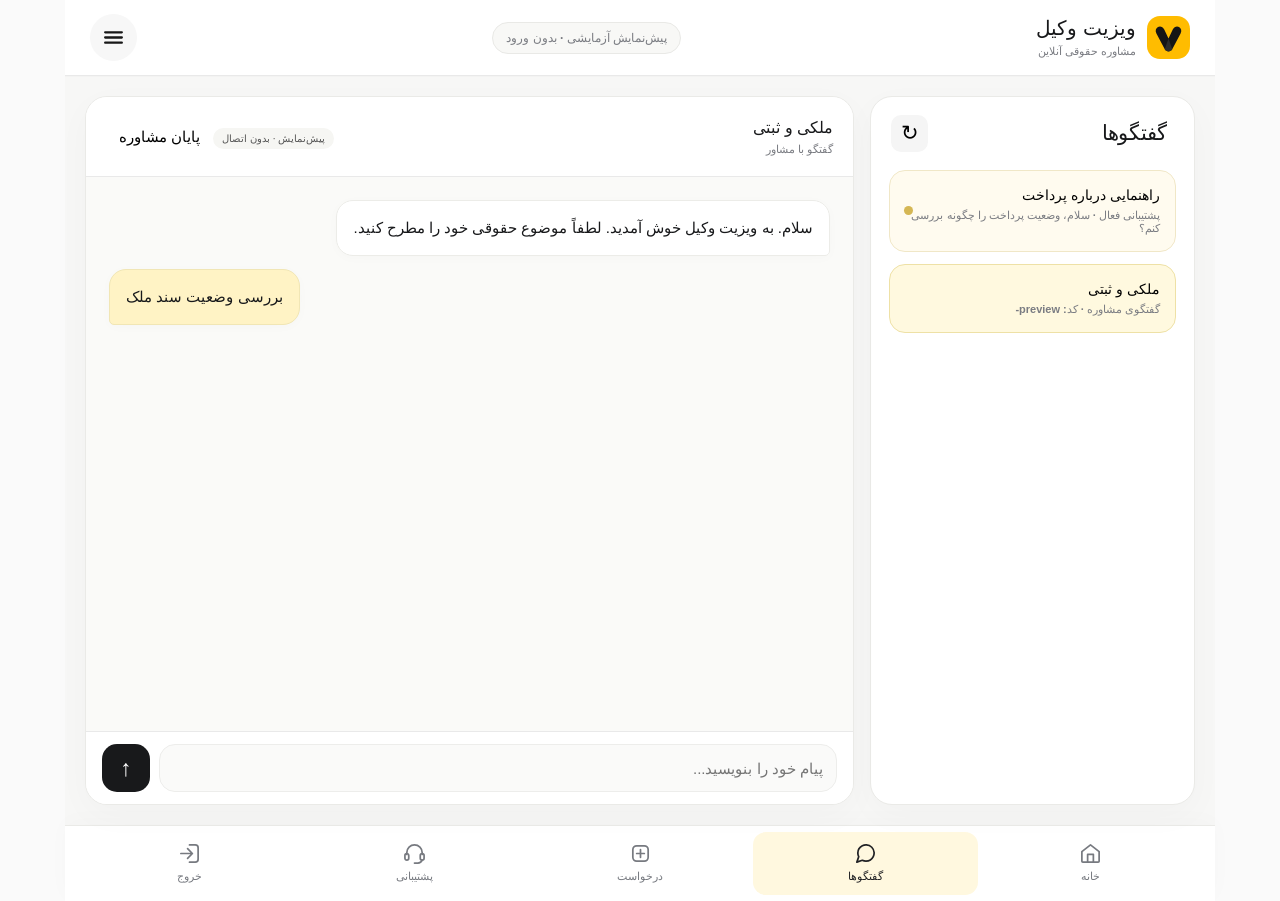
==== commit 449a9858: "Enable same sliding hamburger menu on index.html" ====
--- a/index.html
+++ b/index.html
@@ -1,6 +1,6 @@
 <!doctype html>
 <html lang="fa" dir="rtl"><head><meta charset="utf-8"><meta name="viewport" content="width=device-width,initial-scale=1,viewport-fit=cover">
-<meta name="theme-color" content="#ffffff"><title>ویزیت وکیل | مسنجر کاربر</title><link rel="stylesheet" href="style.css"?v=original-ui-2 defer><link rel="stylesheet" href="yekan-bakh.css?v=font-1"><link rel="stylesheet" href="brand-logo.css?v=unified-1"></head>
+<meta name="theme-color" content="#ffffff"><title>ویزیت وکیل | مسنجر کاربر</title><link rel="stylesheet" href="style.css"?v=original-ui-2 defer><link rel="stylesheet" href="yekan-bakh.css?v=font-1"><link rel="stylesheet" href="brand-logo.css?v=unified-1"><link rel="stylesheet" href="./global-menu.css?v=1"></head>
 <body><div class="shell">
 <header class="top"><div class="logo"><span class="mark"><img src="assets/visitvakil-logo-yellow.svg?v=black-v2" alt="" aria-hidden="true" width="56" height="56"></span><span>ویزیت وکیل<small>مشاوره حقوقی آنلاین</small></span></div><span class="top-note" id="top-state">اتصال امن</span></header>
 <main>
@@ -44,4 +44,4 @@
 <select id="service" hidden><option value="free">رایگان</option><option value="paid">پولی</option></select><select id="category" hidden><option>ملکی و ثبتی</option><option>خانواده</option><option>قراردادها</option><option>کیفری</option><option>چک و مطالبات</option><option>سایر موضوعات</option></select>
 </form></dialog>
 </main><nav class="bottom" aria-label="ناوبری اصلی"><button type="button" id="nav-home" class="selected" aria-current="page"><svg viewBox="0 0 24 24" width="23" height="23" fill="none" stroke="currentColor" stroke-width="1.8" stroke-linecap="round" stroke-linejoin="round" aria-hidden="true"><path d="m3 10 9-7 9 7v10a1 1 0 0 1-1 1H4a1 1 0 0 1-1-1z"/><path d="M9 21v-8h6v8"/></svg><span>خانه</span></button><button type="button" id="nav-chats"><svg viewBox="0 0 24 24" width="23" height="23" fill="none" stroke="currentColor" stroke-width="1.8" stroke-linecap="round" stroke-linejoin="round" aria-hidden="true"><path d="M21 11.5a8.4 8.4 0 0 1-.9 3.8 8.5 8.5 0 0 1-7.6 4.7 8.4 8.4 0 0 1-3.8-.9L3 21l1.9-5.7a8.4 8.4 0 0 1-.9-3.8 8.5 8.5 0 0 1 4.7-7.6A8.4 8.4 0 0 1 12.5 3h.5a8.5 8.5 0 0 1 8 8z"/></svg><span>گفتگوها</span></button><button type="button" id="nav-create"><svg viewBox="0 0 24 24" width="23" height="23" fill="none" stroke="currentColor" stroke-width="1.8" stroke-linecap="round" stroke-linejoin="round" aria-hidden="true"><rect x="4" y="4" width="16" height="16" rx="4"/><path d="M12 8v8M8 12h8"/></svg><span>درخواست</span></button><button type="button" id="nav-support" title="گفتگوی پشتیبانی"><svg viewBox="0 0 24 24" width="23" height="23" fill="none" stroke="currentColor" stroke-width="1.8" stroke-linecap="round" stroke-linejoin="round" aria-hidden="true"><path d="M4 13v-2a8 8 0 0 1 16 0v2"/><rect x="2" y="12" width="4" height="7" rx="2"/><rect x="18" y="12" width="4" height="7" rx="2"/><path d="M20 19a5 5 0 0 1-5 3h-3"/></svg><span>پشتیبانی</span></button><button type="button" id="logout"><svg viewBox="0 0 24 24" width="23" height="23" fill="none" stroke="currentColor" stroke-width="1.8" stroke-linecap="round" stroke-linejoin="round" aria-hidden="true"><path d="M10 17l5-5-5-5M15 12H3"/><path d="M12 3h6a3 3 0 0 1 3 3v12a3 3 0 0 1-3 3h-6"/></svg><span>خروج</span></button></nav>
-</div><script src="app.js"?v=original-ui-2 defer></script></body></html>+</div><script src="app.js"?v=original-ui-2 defer></script><script src="./global-menu.js?v=1" defer></script></body></html>
--- a/global-menu.css
+++ b/global-menu.css
@@ -0,0 +1,32 @@
+/* Shared navigational drawer across non-homepage preview screens. */
+.vv-shared-host{position:relative;display:flex;align-items:center;justify-content:space-between;gap:10px}
+.vv-shared-trigger{flex-shrink:0;border:0;display:grid;place-items:center;width:47px;height:47px;border-radius:50%;background:#f7f7f7;color:#171717;cursor:pointer;z-index:1}
+.vv-shared-host .menu-wrap[hidden]{display:none!important}
+.vv-shared-showcase{display:flex!important;align-items:center!important;justify-content:space-between!important;flex-wrap:wrap}
+.vv-shared-showcase .logo{margin-inline-end:auto}
+.vv-shared-scrim[hidden],.vv-shared-drawer[hidden]{display:none!important}
+.vv-shared-scrim{position:fixed;inset:0;z-index:10001;background:rgba(20,20,20,.34);backdrop-filter:blur(2px)}
+.vv-shared-drawer{direction:rtl;text-align:right;position:fixed;top:0;bottom:0;left:0;z-index:10002;width:min(390px,94vw);max-height:100dvh;display:flex;flex-direction:column;background:#fdfdfd;color:#181818;border-radius:0 20px 20px 0;overflow:hidden;box-shadow:18px 0 75px #0002;animation:vv-shared-slide .24s ease-out;font-family:"Yekan Bakh",Tahoma,Arial,sans-serif;font-size:14px}
+.vv-shared-drawer *{box-sizing:border-box}
+.vv-shared-drawer a{text-decoration:none;color:inherit}
+.vv-shared-drawer button{cursor:pointer}
+.vv-s-head{display:flex;align-items:center;justify-content:space-between;gap:12px;padding:24px 20px 19px;background:#fff;border-bottom:1px solid #f0f0f0;flex-shrink:0}
+.vv-s-brand{display:flex;align-items:center;gap:11px}.vv-s-brand img{width:47px;height:47px;object-fit:contain;flex-shrink:0}
+.vv-s-brand strong{display:block;font-size:21px;font-weight:900;line-height:1.4}.vv-s-brand small{display:block;font-size:10px;font-weight:600;color:#6c6c6c;margin-top:1px}
+.vv-s-close{border:0;background:#f6f6f6;border-radius:50%;width:40px;height:40px;flex-shrink:0;font:300 31px/1 Arial;color:#252525}
+.vv-s-body{padding:17px 15px 25px;overflow-y:auto;overscroll-behavior:contain;flex:1;min-height:0}
+.vv-s-label{margin:1px 6px 14px;font-size:12px;color:#888;font-weight:750}.vv-s-label-gap{margin-top:24px}
+.vv-s-main{display:flex;align-items:center;gap:13px;padding:13px;min-height:78px;background:#ffdf80;border-radius:15px;margin-bottom:10px}
+.vv-s-secondary{background:#fff;border:1px solid #eaeaea}
+.vv-s-icon{display:grid;place-items:center;font-size:21px;width:42px;height:42px;flex-shrink:0;border-radius:13px;background:#ffffff92}
+.vv-s-main strong{display:block;font-size:16px;font-weight:900}.vv-s-main small{display:block;font-size:11px;margin-top:4px;color:#555}.vv-s-chevron{margin-inline-start:auto;font-size:25px}
+.vv-s-expand{border-bottom:1px solid #ededed}.vv-s-expand summary{display:flex;align-items:center;gap:12px;cursor:pointer;padding:11px 3px;font-size:14px;font-weight:800;list-style:none}.vv-s-expand summary::-webkit-details-marker{display:none}.vv-s-expand summary>span:last-child{margin-inline-start:auto}
+.vv-s-expand>div{padding:2px 49px 10px 0}.vv-s-expand a{display:block;padding:9px 0;font-size:12px;color:#555}
+.vv-s-grid{display:grid;grid-template-columns:1fr 1fr;gap:9px}.vv-s-grid a{min-height:62px;display:flex;align-items:center;justify-content:center;text-align:center;background:#fff;border:1px solid #ededed;border-radius:15px;color:#2b2b2b;font-weight:800;font-size:13px;padding:8px}
+.vv-s-grid a[href$="contact-us.html"]{border-color:#f0d98b}
+.vv-s-bottom{padding:13px 15px 17px;border-top:1px solid #eee;background:#fff;flex-shrink:0}.vv-s-bottom>a{display:flex;justify-content:center;align-items:center;gap:10px;padding:13px 18px;background:#ffcd23;color:#161616;border-radius:14px;text-align:center;font-size:17px;font-weight:900}.vv-s-bottom small{display:block;color:#999;text-align:center;font-size:9px;margin-top:8px}
+body.vv-shared-open{overflow:hidden}
+.vv-shared-drawer :is(a,button,summary):focus-visible,.vv-shared-trigger:focus-visible{outline:3px solid #ffcc28;outline-offset:2px}
+@keyframes vv-shared-slide{from{transform:translateX(-100%)}to{transform:translateX(0)}}
+@media(max-width:390px){.vv-s-head{padding:19px 15px 15px}.vv-s-body{padding:12px}.vv-s-grid a{min-height:58px;font-size:12px}}
+@media(prefers-reduced-motion:reduce){.vv-shared-drawer{animation:none}}
